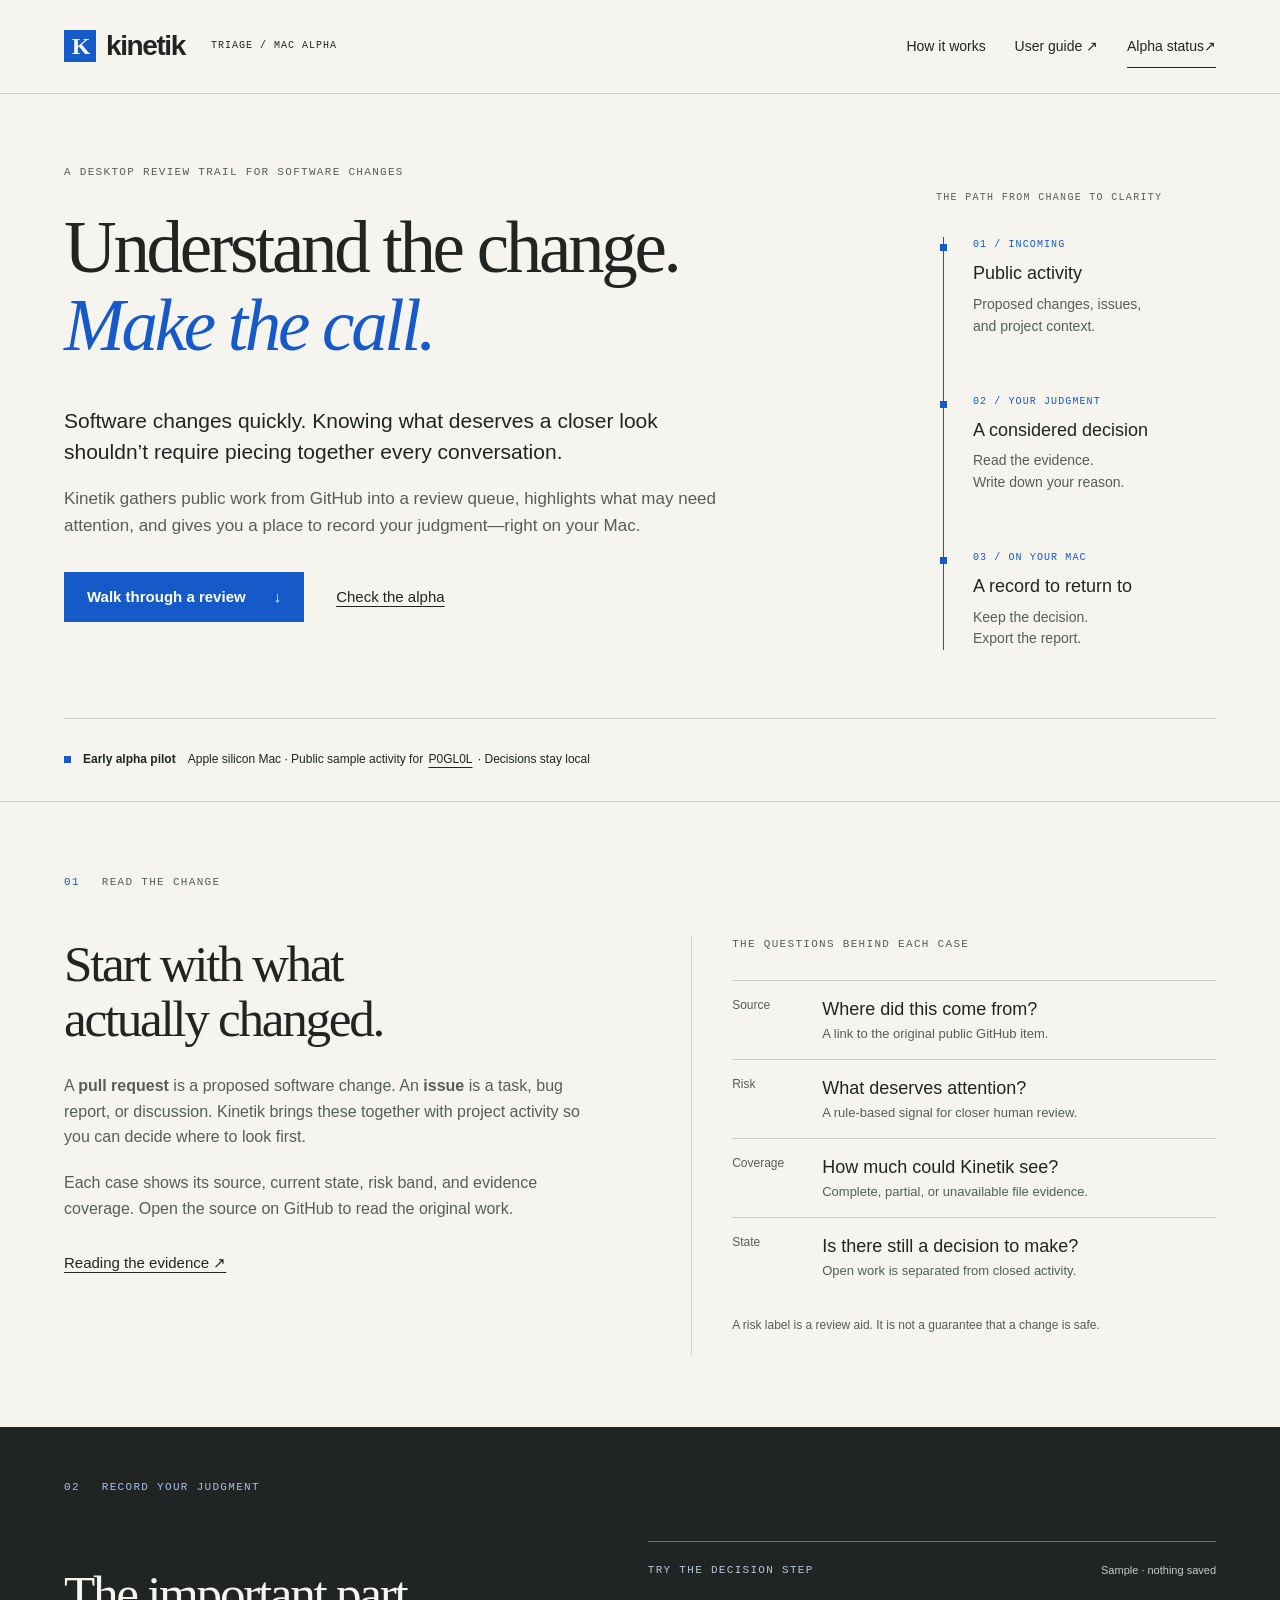
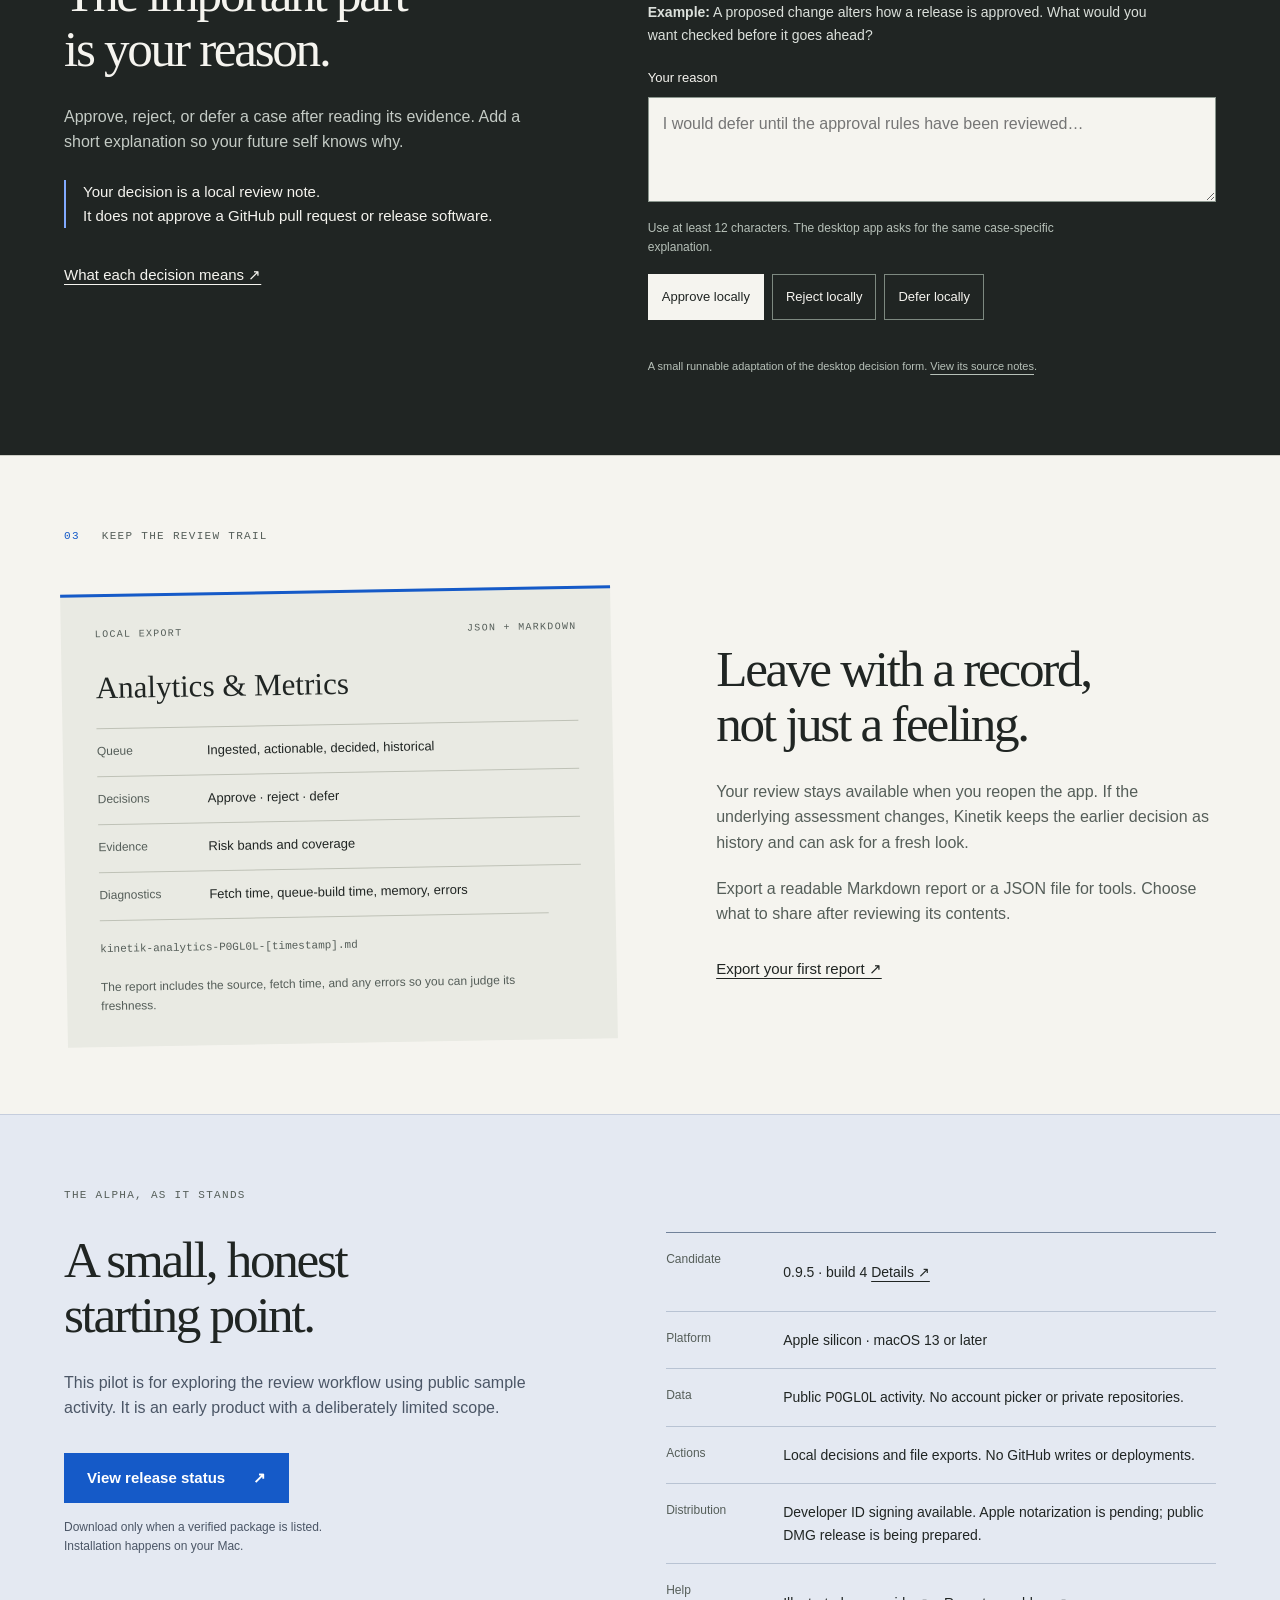
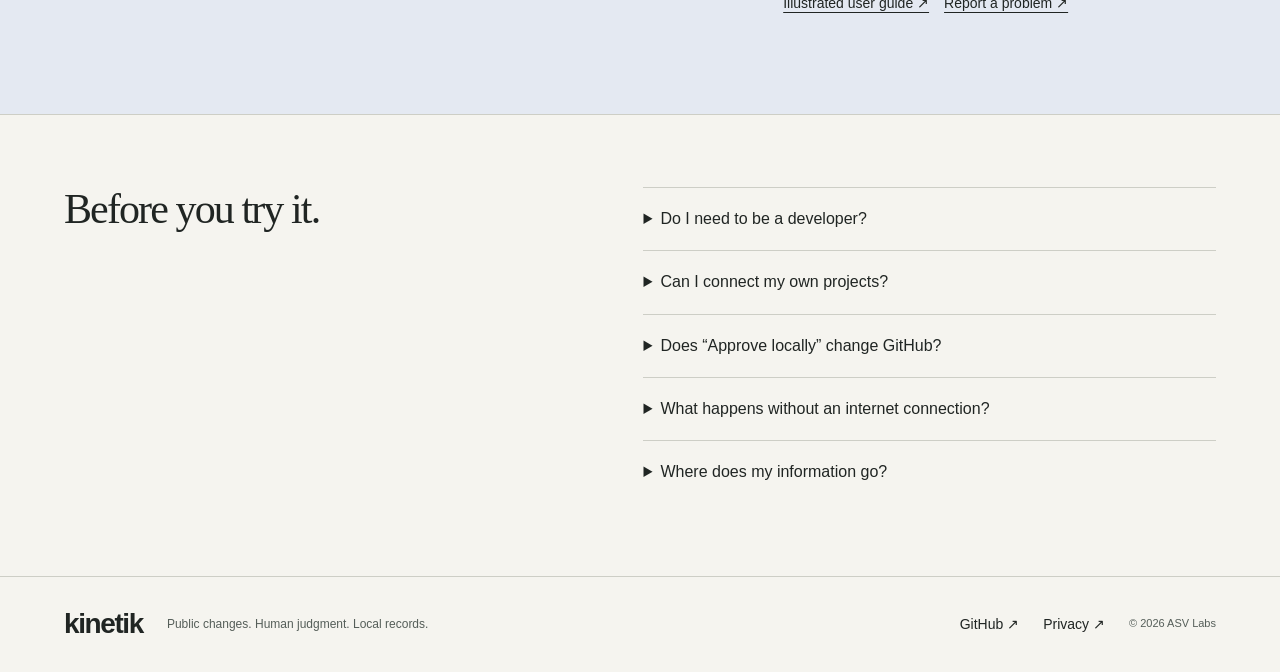
==== site/index.html @ 1861d414 "Introduce Kinetik Triage alpha guide, release hub and product walkthrough" ====
<!doctype html>
<html lang="en">
<head>
<meta charset="utf-8"><meta name="viewport" content="width=device-width,initial-scale=1">
<meta name="description" content="Kinetik Triage is a Mac app for reviewing public software changes, recording your judgment, and keeping a local report. Explore the alpha pilot.">
<meta name="theme-color" content="#f5f4ef"><meta property="og:title" content="Kinetik — Understand the change. Make the call."><meta property="og:description" content="A desktop review trail for software changes. Public GitHub activity, human judgment, local records."><meta property="og:type" content="website"><meta property="og:url" content="https://asv-labs.github.io/kinetik-triage/">
<title>Kinetik — a clearer view of software changes</title><link rel="stylesheet" href="styles.css"><link rel="icon" href="mark.svg" type="image/svg+xml">
<script src="demo.js" defer></script>
</head>
<body>
<a class="skip" href="#main">Skip to content</a>
<header class="masthead"><a class="wordmark" href="#" aria-label="Kinetik home"><span class="mark" aria-hidden="true">K</span>kinetik<span class="edition">TRIAGE / MAC ALPHA</span></a><nav aria-label="Main"><a href="#workflow">How it works</a><a href="https://github.com/ASV-Labs/kinetik-triage/blob/main/USER_GUIDE.md">User guide ↗</a><a class="nav-release" href="#alpha">Alpha status <span aria-hidden="true">↗</span></a></nav></header>
<main id="main">
<section class="intro" aria-labelledby="headline">
<div class="intro-copy"><p class="eyebrow">A desktop review trail for software changes</p><h1 id="headline">Understand the change.<br><em>Make the call.</em></h1><p class="lead">Software changes quickly. Knowing what deserves a closer look shouldn’t require piecing together every conversation.</p><p class="definition">Kinetik gathers public work from GitHub into a review queue, highlights what may need attention, and gives you a place to record your judgment—right on your Mac.</p><div class="hero-actions"><a class="button primary" href="#workflow">Walk through a review <span aria-hidden="true">↓</span></a><a class="text-link" href="#alpha">Check the alpha</a></div></div>
<aside class="trail" aria-label="The review trail"><span class="trail-caption">THE PATH FROM CHANGE TO CLARITY</span><ol><li><span>01 / INCOMING</span><strong>Public activity</strong><p>Proposed changes, issues,<br>and project context.</p></li><li><span>02 / YOUR JUDGMENT</span><strong>A considered decision</strong><p>Read the evidence.<br>Write down your reason.</p></li><li><span>03 / ON YOUR MAC</span><strong>A record to return to</strong><p>Keep the decision.<br>Export the report.</p></li></ol></aside>
<div class="scope-line"><span class="status-dot" aria-hidden="true"></span><strong>Early alpha pilot</strong><p>Apple silicon Mac · Public sample activity for <a href="https://github.com/P0GL0L">P0GL0L</a> · Decisions stay local</p></div>
</section>
<section class="read-section" id="workflow" aria-labelledby="read-title"><div class="section-index">01 <span>READ THE CHANGE</span></div><div class="read-grid"><div><h2 id="read-title">Start with what<br>actually changed.</h2><p>A <strong>pull request</strong> is a proposed software change. An <strong>issue</strong> is a task, bug report, or discussion. Kinetik brings these together with project activity so you can decide where to look first.</p><p>Each case shows its source, current state, risk band, and evidence coverage. Open the source on GitHub to read the original work.</p><a class="text-link" href="https://github.com/ASV-Labs/kinetik-triage/blob/main/USER_GUIDE.md#2-read-the-evidence">Reading the evidence ↗</a></div><div class="evidence-ledger"><p class="eyebrow">The questions behind each case</p><dl><div><dt>Source</dt><dd>Where did this come from?<small>A link to the original public GitHub item.</small></dd></div><div><dt>Risk</dt><dd>What deserves attention?<small>A rule-based signal for closer human review.</small></dd></div><div><dt>Coverage</dt><dd>How much could Kinetik see?<small>Complete, partial, or unavailable file evidence.</small></dd></div><div><dt>State</dt><dd>Is there still a decision to make?<small>Open work is separated from closed activity.</small></dd></div></dl><p class="footnote">A risk label is a review aid. It is not a guarantee that a change is safe.</p></div></div></section>
<section class="decide-section" aria-labelledby="decide-title"><div class="section-index">02 <span>RECORD YOUR JUDGMENT</span></div><div class="workbench"><div class="decision-copy"><h2 id="decide-title">The important part<br>is your reason.</h2><p>Approve, reject, or defer a case after reading its evidence. Add a short explanation so your future self knows why.</p><p class="local-boundary">Your decision is a local review note.<br>It does not approve a GitHub pull request or release software.</p><a class="text-link" href="https://github.com/ASV-Labs/kinetik-triage/blob/main/USER_GUIDE.md#3-write-your-reason-and-decide">What each decision means ↗</a></div><div class="trial" data-wdi-product-proof="runnable-dom" data-wdi-source-ref="demo.js (desktop decision validation, 0.9.5/build 4)"><div class="trial-top"><span class="eyebrow">TRY THE DECISION STEP</span><span class="sample-tag">Sample · nothing saved</span></div><p class="sample-context"><strong>Example:</strong> A proposed change alters how a release is approved. What would you want checked before it goes ahead?</p><form id="decision-example" novalidate><label for="rationale">Your reason</label><textarea id="rationale" name="rationale" rows="3" aria-describedby="reason-hint reason-error" placeholder="I would defer until the approval rules have been reviewed…" required></textarea><p class="field-hint" id="reason-hint">Use at least 12 characters. The desktop app asks for the same case-specific explanation.</p><p id="reason-error" class="form-error" role="alert" hidden></p><fieldset><legend class="sr-only">Record a sample local decision</legend><button type="button" name="action" value="approve">Approve locally</button><button type="button" name="action" value="reject">Reject locally</button><button type="button" name="action" value="defer">Defer locally</button></fieldset></form><div id="decision-result" class="result" tabindex="-1" hidden><p class="eyebrow">EXAMPLE OUTCOME</p><h3 id="outcome-title"></h3><p id="outcome-reason"></p><p class="field-hint">In the Mac app, this becomes a saved local record. This website sends and saves nothing from this example.</p><button id="try-again" type="button">Try another decision ↺</button></div><noscript><p>The interactive example needs JavaScript. In the Mac app, write a reason, then choose Approve, Reject, or Defer locally.</p></noscript><p class="demo-note">A small runnable adaptation of the desktop decision form. <a href="provenance.md">View its source notes</a>.</p></div></div></section>
<section class="keep-section" aria-labelledby="keep-title"><div class="section-index">03 <span>KEEP THE REVIEW TRAIL</span></div><div class="keep-grid"><div class="report-object"><div class="file-line"><span>LOCAL EXPORT</span><span>JSON + MARKDOWN</span></div><h3>Analytics &amp; Metrics</h3><dl><div><dt>Queue</dt><dd>Ingested, actionable, decided, historical</dd></div><div><dt>Decisions</dt><dd>Approve · reject · defer</dd></div><div><dt>Evidence</dt><dd>Risk bands and coverage</dd></div><div><dt>Diagnostics</dt><dd>Fetch time, queue-build time, memory, errors</dd></div></dl><p class="file-name">kinetik-analytics-P0GL0L-[timestamp].md</p><p class="footnote">The report includes the source, fetch time, and any errors so you can judge its freshness.</p></div><div><h2 id="keep-title">Leave with a record,<br>not just a feeling.</h2><p>Your review stays available when you reopen the app. If the underlying assessment changes, Kinetik keeps the earlier decision as history and can ask for a fresh look.</p><p>Export a readable Markdown report or a JSON file for tools. Choose what to share after reviewing its contents.</p><a class="text-link" href="https://github.com/ASV-Labs/kinetik-triage/blob/main/USER_GUIDE.md#5-export-a-report">Export your first report ↗</a></div></div></section>
<section class="alpha-section" id="alpha" aria-labelledby="alpha-title"><p class="eyebrow">THE ALPHA, AS IT STANDS</p><div class="alpha-grid"><div><h2 id="alpha-title">A small, honest<br>starting point.</h2><p>This pilot is for exploring the review workflow using public sample activity. It is an early product with a deliberately limited scope.</p><a class="button primary" href="https://github.com/ASV-Labs/kinetik-triage/releases">View release status <span aria-hidden="true">↗</span></a><p class="release-note">Download only when a verified package is listed.<br>Installation happens on your Mac.</p></div><dl class="release-ledger"><div><dt>Candidate</dt><dd>0.9.5 · build 4 <a href="https://github.com/ASV-Labs/kinetik-triage/blob/main/RELEASE_STATUS.md">Details ↗</a></dd></div><div><dt>Platform</dt><dd>Apple silicon · macOS 13 or later</dd></div><div><dt>Data</dt><dd>Public P0GL0L activity. No account picker or private repositories.</dd></div><div><dt>Actions</dt><dd>Local decisions and file exports. No GitHub writes or deployments.</dd></div><div><dt>Distribution</dt><dd>Developer ID signing available. Apple notarization is pending; public DMG release is being prepared.</dd></div><div><dt>Help</dt><dd><a href="https://github.com/ASV-Labs/kinetik-triage/blob/main/USER_GUIDE.md">Illustrated user guide ↗</a><a href="https://github.com/ASV-Labs/kinetik-triage/issues">Report a problem ↗</a></dd></div></dl></div></section>
<section class="questions" aria-labelledby="questions-title"><h2 id="questions-title">Before you try it.</h2><div><details><summary>Do I need to be a developer?</summary><p>You can follow the guide without writing code. Familiarity with the project helps you judge a change. Kinetik organizes evidence; it does not replace the people who understand that software.</p></details><details><summary>Can I connect my own projects?</summary><p>Not in this alpha. The current pilot uses public P0GL0L activity, which can include contributions to other repositories. There is no profile picker, private repository access, or GitHub sign-in.</p></details><details><summary>Does “Approve locally” change GitHub?</summary><p>No. All decisions stay on this Mac. Nothing is merged, deployed, or published. Defer records a decision but does not schedule a reminder.</p></details><details><summary>What happens without an internet connection?</summary><p>The app can show its last saved public queue when available. It labels cached or failed loads so you know the data may be old. A first launch without data can show an empty queue and an error.</p></details><details><summary>Where does my information go?</summary><p>The desktop app requests public GitHub data; GitHub sees ordinary network metadata. Your rationale and local decisions are not sent to GitHub. This landing page has no analytics or form submission service. See the <a href="https://github.com/ASV-Labs/kinetik-triage/blob/main/PRIVACY.md">privacy notice</a>.</p></details></div></section>
</main>
<footer><a class="wordmark" href="#">kinetik</a><p>Public changes. Human judgment. Local records.</p><nav aria-label="Footer"><a href="https://github.com/ASV-Labs/kinetik-triage">GitHub ↗</a><a href="https://github.com/ASV-Labs/kinetik-triage/blob/main/PRIVACY.md">Privacy ↗</a></nav><small>© 2026 ASV Labs</small></footer>
</body></html>
---- site/styles.css ----
:root{--paper:#f5f4ef;--ink:#202523;--muted:#555e59;--blue:#155ac8;--line:#cdcec6;--white:#fff;--display:Georgia,'Times New Roman',serif;font-family:-apple-system,BlinkMacSystemFont,'Segoe UI',sans-serif;color:var(--ink);background-color:#f5f4ef;font-size:16px;line-height:1.6}*{box-sizing:border-box}[hidden]{display:none!important}body{margin:0}a{color:inherit;text-underline-offset:4px}button,textarea{font:inherit}button,a,summary{-webkit-tap-highlight-color:transparent}a:focus-visible,button:focus-visible,summary:focus-visible,textarea:focus-visible{outline:3px solid var(--blue);outline-offset:5px}p{max-width:68ch;margin:0 0 1.25rem}h1,h2,h3{line-height:1.08;margin:0;font-weight:400}h1,h2{font-family:var(--display);letter-spacing:-.045em}h1{font-size:clamp(3.5rem,5.7vw,5.65rem)}h1 em{font-weight:400;color:var(--blue)}h2{font-size:clamp(2.6rem,4vw,4rem);margin-bottom:1.7rem}h3{font-size:1.5rem}a.button,.button,button,summary{min-height:44px}.masthead{display:flex;justify-content:space-between;align-items:center;gap:2rem;padding:24px 5vw;border-bottom:1px solid var(--line)}.wordmark{display:inline-flex;gap:10px;align-items:center;font-weight:650;letter-spacing:-1.4px;font-size:28px;text-decoration:none;min-height:44px}.mark{font-family:var(--display);color:var(--paper);background:var(--blue);font-size:24px;line-height:32px;width:32px;text-align:center;letter-spacing:-2px}.edition{font-family:ui-monospace,monospace;font-size:10px;letter-spacing:1px;font-weight:400;margin-left:16px;max-width:8rem}.masthead nav{display:flex;align-items:center;gap:1.8rem}.masthead nav a,footer nav a{display:inline-flex;align-items:center;min-height:44px;text-decoration:none;font-size:14px}.nav-release{border-bottom:1px solid var(--ink)}.intro{padding:70px 5vw 0;display:grid;grid-template-columns:minmax(0,1fr) 280px;gap:3rem 5vw}.eyebrow,.section-index,.trail-caption,.file-line,.file-name{font-family:ui-monospace,SFMono-Regular,Menlo,monospace;font-size:11px;letter-spacing:1.3px;text-transform:uppercase}.eyebrow{margin-bottom:1.7rem;color:var(--muted)}.lead{font-size:21px;line-height:1.5;max-width:40rem;margin:2.4rem 0 1.1rem}.definition{max-width:41rem;color:var(--muted);font-size:17px}.hero-actions{display:flex;align-items:center;gap:2rem;margin-top:2rem}.button{padding:12px 22px;display:inline-flex;align-items:center;justify-content:center;gap:28px;text-decoration:none;font-size:15px;font-weight:600}.primary{background:var(--blue);color:white;border:1px solid var(--blue)}.primary:hover{background:#124aa2}.text-link{display:inline-flex;align-items:center;min-height:44px;font-size:15px}.trail{padding-top:18px}.trail-caption{font-size:10px;color:var(--muted)}.trail ol{padding:0 0 0 23px;margin:30px 0 0 7px;list-style:none;border-left:1px solid var(--blue)}.trail li{position:relative;padding:0 0 36px 6px}.trail li:last-child{padding-bottom:0}.trail li:before{position:absolute;content:'';width:7px;height:7px;background:var(--blue);left:-27px;top:7px}.trail li span{display:block;font-size:10px;letter-spacing:1.1px;color:var(--blue);font-family:ui-monospace,monospace}.trail strong{display:block;font-size:18px;font-weight:500;margin:6px 0}.trail p{font-size:14px;color:var(--muted);line-height:1.55}.scope-line{grid-column:1/-1;display:flex;align-items:center;gap:12px;border-top:1px solid var(--line);padding:19px 0;font-size:12px}.scope-line p{margin:0;max-width:none}.scope-line a{padding:12px 0}.status-dot{width:7px;height:7px;background:var(--blue);flex:none}.section-index{display:flex;align-items:center;gap:22px;color:var(--blue);margin-bottom:44px}.section-index>span{color:var(--muted)}.read-section,.keep-section,.alpha-section,.questions{padding:72px 5vw;border-top:1px solid var(--line)}.read-grid{display:grid;grid-template-columns:1fr 1fr;gap:8vw}.read-grid p,.keep-grid>div>p{color:var(--muted)}.evidence-ledger{padding-left:2.5rem;border-left:1px solid var(--line)}dl{margin:0}.evidence-ledger dl>div{display:grid;grid-template-columns:90px 1fr;padding:15px 0;border-top:1px solid var(--line)}dt{font-size:12px;color:var(--muted)}dd{margin:0}.evidence-ledger dd{font-size:18px;line-height:1.45}.evidence-ledger small{display:block;font-size:13px;color:var(--muted);margin-top:3px}.footnote{font-size:12px;color:var(--muted);margin-top:20px}.decide-section{background:var(--ink);color:var(--paper);padding:52px 5vw 66px}.decide-section .section-index,.decide-section .section-index>span{color:#a9bdea}.workbench{display:grid;grid-template-columns:1fr 1.15fr;gap:7vw}.decision-copy{padding-top:25px}.decision-copy>p{color:#c4cbc5}.decision-copy .local-boundary{border-left:2px solid #81aaff;padding-left:17px;font-size:15px;margin:25px 0;color:var(--paper)}.trial{border-top:1px solid #6b726d;padding-top:20px}.trial-top{display:flex;justify-content:space-between;gap:12px;align-items:center}.trial .eyebrow{color:#b8c7dc;margin:0}.sample-tag{font-size:11px;color:#c4cbc5}.sample-context{font-size:14px;margin:22px 0;color:#dbe0db}.trial label{font-size:13px;display:block;margin-bottom:8px}textarea{width:100%;resize:vertical;min-height:105px;border:1px solid #8a968d;border-radius:0;padding:14px;background:#f5f4ef;color:var(--ink);line-height:1.5}.field-hint{font-size:12px;line-height:1.6;color:#b6c0b8;margin:9px 0 17px}.trial fieldset{border:0;padding:0;margin:0;display:flex;gap:8px}.trial button{cursor:pointer;border:1px solid #7d8980;background:transparent;color:var(--paper);padding:9px 13px;font-size:13px;min-height:46px}.trial button:hover{background:#3b4840}.trial button[value=approve]{background-color:var(--paper);color:var(--ink);border-color:var(--paper)}.trial button:focus-visible,textarea:focus-visible{outline-color:#8fb6ff}.demo-note{font-size:11px;line-height:1.6;margin:25px 0 0;color:#b6c0b8}.demo-note a{display:inline-flex;min-height:44px;align-items:center}.form-error{color:#ffc1b7;font-size:14px;margin:8px 0}.result{padding:18px 0}.result h3{font-family:var(--display);font-size:32px;margin:16px 0}.result #outcome-reason{overflow-wrap:anywhere;white-space:pre-wrap}.keep-grid{display:grid;grid-template-columns:1.1fr 1fr;gap:8vw;align-items:center}.report-object{background:#e9eae3;padding:30px 34px;transform:rotate(-1deg);border-top:3px solid var(--blue)}.file-line{display:flex;justify-content:space-between;font-size:10px;color:var(--muted);margin-bottom:28px}.report-object h3{font-family:var(--display);font-size:31px;margin-bottom:24px}.report-object dl>div{border-top:1px solid #bfc2b7;display:grid;grid-template-columns:90px 1fr;gap:20px;padding:13px 0}.report-object dd{font-size:13px}.file-name{text-transform:none;letter-spacing:0;font-size:11px;border-top:1px solid #bfc2b7;padding-top:20px;overflow-wrap:anywhere;margin-bottom:0}.report-object .footnote{margin-bottom:0}.alpha-section{background:#e4e9f2;border-color:#c5cddd}.alpha-grid{display:grid;grid-template-columns:1fr 1.1fr;gap:8vw}.alpha-grid>div>p{max-width:30rem;color:#4b5666}.alpha-grid .button{margin-top:12px}.release-note{font-size:12px;margin-top:15px}.release-ledger>div{display:grid;grid-template-columns:95px 1fr;gap:22px;padding:17px 0;border-top:1px solid #b8c3d3}.release-ledger>div:first-child{border-top:1px solid #71829a}.release-ledger dd{font-size:14px}.release-ledger dd a{display:inline-flex;min-height:44px;align-items:center;margin-right:15px}.questions{display:grid;grid-template-columns:1fr 1.2fr;gap:8vw}.questions h2{font-size:42px}.questions details{border-top:1px solid var(--line)}summary{cursor:pointer;font-size:16px;padding:20px 24px 20px 0;line-height:1.4}details p{font-size:14px;color:var(--muted);padding-right:28px}footer{padding:25px 5vw;border-top:1px solid var(--line);display:flex;gap:24px;align-items:center;flex-wrap:wrap}footer p{margin:0;font-size:12px;color:var(--muted)}footer nav{display:flex;gap:24px;margin-left:auto}footer small{font-size:11px;color:var(--muted)}.skip{position:absolute;top:-100px;left:20px;padding:12px;background:white;z-index:10}.skip:focus{top:15px}.sr-only{position:absolute;width:1px;height:1px;overflow:hidden;clip-path:inset(50%)}
@media(max-width:1000px){.edition{display:none}.intro{grid-template-columns:1fr 210px;gap:28px}.intro h1{font-size:60px}.trail strong{font-size:16px}.masthead nav{gap:20px}.read-grid,.workbench,.keep-grid,.alpha-grid{gap:35px}.evidence-ledger{padding-left:20px}.workbench{grid-template-columns:1fr 1fr}.trial fieldset{flex-wrap:wrap}.trial button{flex:1}.scope-line{flex-wrap:wrap}.questions{grid-template-columns:1fr 1.4fr;gap:30px}}
@media(max-width:640px){.masthead{padding:14px 22px;gap:10px}.wordmark{font-size:25px}.masthead nav>a:not(.nav-release){display:none}.masthead nav{gap:0}.nav-release{font-size:12px!important}.intro{display:flex;flex-direction:column;padding:40px 22px 0;gap:28px}.intro h1{font-size:49px;letter-spacing:-2.5px;line-height:1.07}.intro .eyebrow{font-size:9px;letter-spacing:1px;max-width:28ch;margin-bottom:24px}.lead{font-size:18px;margin-top:28px}.definition{font-size:15px}.trail{display:none}.hero-actions{flex-direction:column;align-items:stretch;gap:10px;margin-top:25px}.hero-actions>.text-link{justify-content:center}.scope-line{order:-1;display:block;border-top:0;border-bottom:1px solid var(--line);padding:0 0 20px;font-size:11px}.scope-line .status-dot{display:inline-block;margin-right:8px}.scope-line p{margin-top:8px;line-height:1.9}.read-section,.keep-section,.alpha-section,.questions{padding:44px 22px}.section-index{margin-bottom:30px;font-size:10px;gap:16px}h2{font-size:39px;letter-spacing:-1.5px;margin-bottom:22px}.read-grid,.workbench,.keep-grid,.alpha-grid,.questions{display:flex;flex-direction:column;gap:32px}.read-grid>div>p,.decision-copy>p,.keep-grid>div>p,.alpha-grid>div>p{font-size:15px}.evidence-ledger{border-left:0;padding-left:0}.evidence-ledger dl>div{grid-template-columns:72px 1fr}.evidence-ledger dd{font-size:16px}.decide-section{padding:40px 22px}.decision-copy{padding:0}.workbench{gap:20px}.trial-top{align-items:flex-start;flex-direction:column;gap:6px}.trial .eyebrow{font-size:10px}.trial fieldset{display:grid;grid-template-columns:1fr;gap:10px}.trial button{font-size:14px;min-height:48px}.keep-grid>.report-object{order:2}.report-object{transform:none;padding:23px 20px}.report-object dl>div{grid-template-columns:1fr;gap:5px}.report-object h3{font-size:28px}.file-line{font-size:9px}.release-ledger>div{grid-template-columns:1fr;gap:4px;padding:15px 0}.release-ledger dt{font-size:11px;text-transform:uppercase;letter-spacing:1px}.alpha-grid .button{width:100%}.questions h2{font-size:36px;margin-bottom:0}footer{padding:24px 22px;gap:10px 20px}footer p{flex-basis:100%}footer nav{margin-left:0}footer small{margin-left:auto}summary{font-size:15px;padding:19px 0}}
@media(prefers-reduced-motion:reduce){*{scroll-behavior:auto!important;transition:none!important;animation:none!important}}
.scope-line a,details p a{display:inline-flex;align-items:center;min-height:44px;min-width:44px;padding:0 2px}
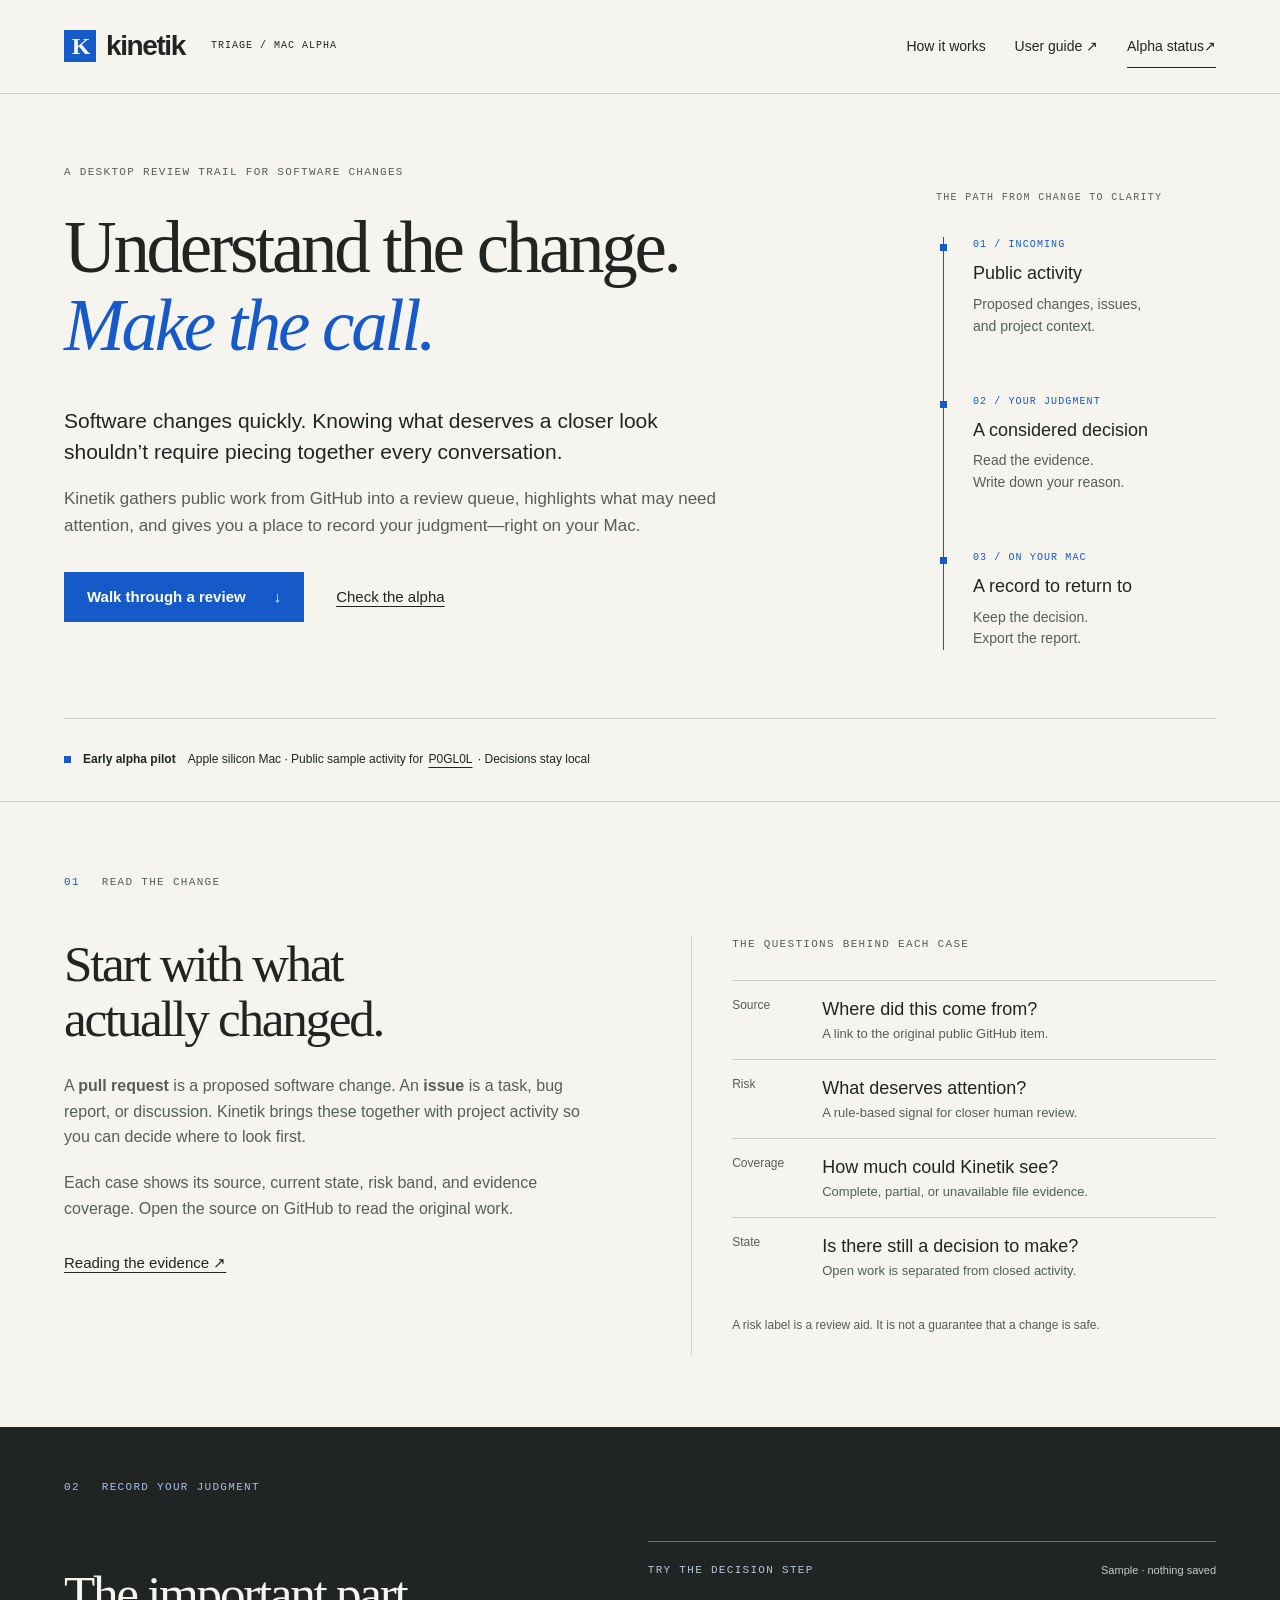
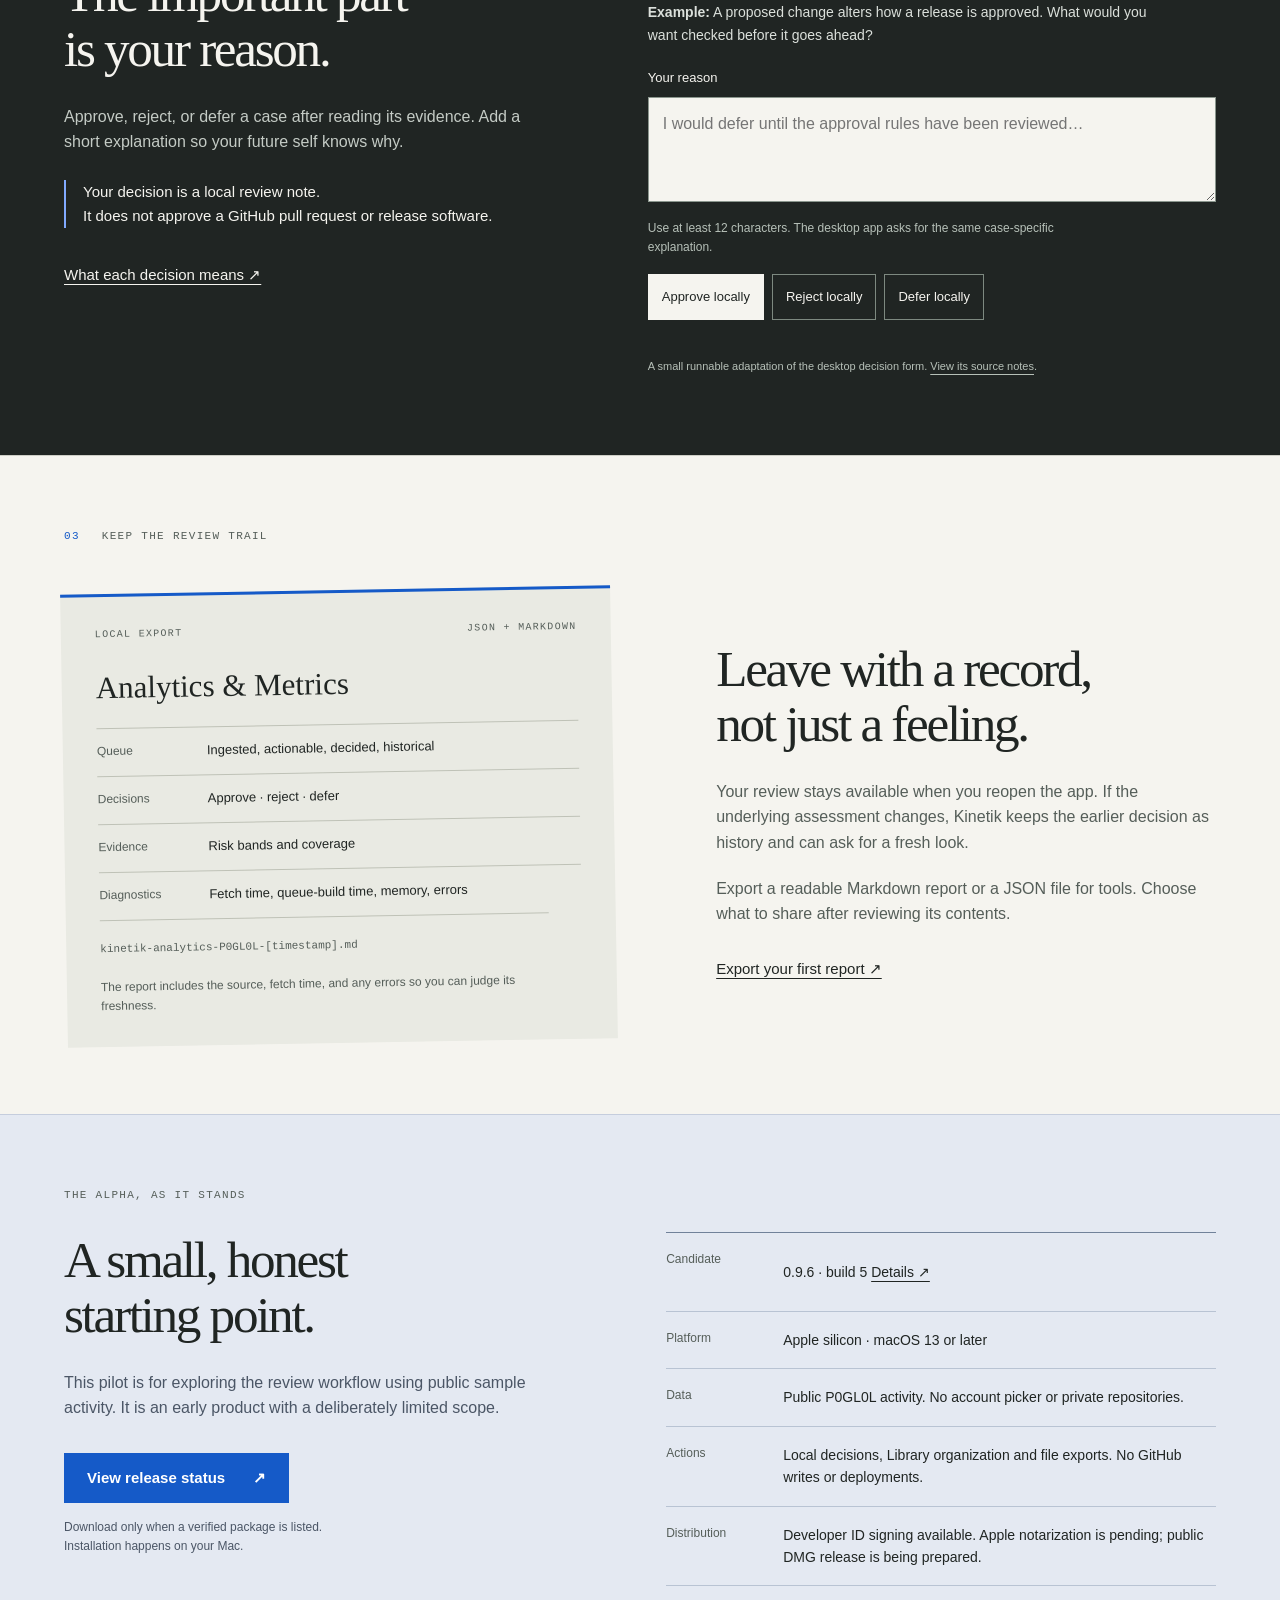
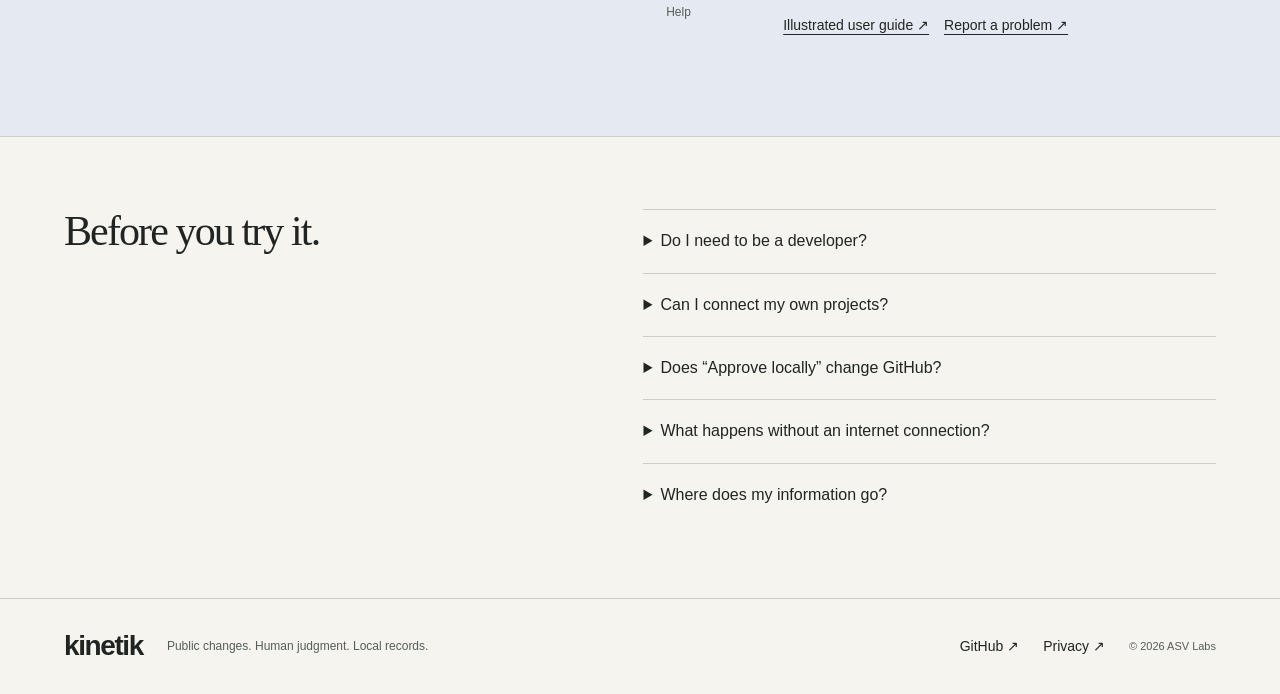
==== commit 5e302ec4: "Document Library and the 0.9.6 desktop candidate" ====
--- a/site/index.html
+++ b/site/index.html
@@ -19,7 +19,7 @@
 <section class="read-section" id="workflow" aria-labelledby="read-title"><div class="section-index">01 <span>READ THE CHANGE</span></div><div class="read-grid"><div><h2 id="read-title">Start with what<br>actually changed.</h2><p>A <strong>pull request</strong> is a proposed software change. An <strong>issue</strong> is a task, bug report, or discussion. Kinetik brings these together with project activity so you can decide where to look first.</p><p>Each case shows its source, current state, risk band, and evidence coverage. Open the source on GitHub to read the original work.</p><a class="text-link" href="https://github.com/ASV-Labs/kinetik-triage/blob/main/USER_GUIDE.md#2-read-the-evidence">Reading the evidence ↗</a></div><div class="evidence-ledger"><p class="eyebrow">The questions behind each case</p><dl><div><dt>Source</dt><dd>Where did this come from?<small>A link to the original public GitHub item.</small></dd></div><div><dt>Risk</dt><dd>What deserves attention?<small>A rule-based signal for closer human review.</small></dd></div><div><dt>Coverage</dt><dd>How much could Kinetik see?<small>Complete, partial, or unavailable file evidence.</small></dd></div><div><dt>State</dt><dd>Is there still a decision to make?<small>Open work is separated from closed activity.</small></dd></div></dl><p class="footnote">A risk label is a review aid. It is not a guarantee that a change is safe.</p></div></div></section>
 <section class="decide-section" aria-labelledby="decide-title"><div class="section-index">02 <span>RECORD YOUR JUDGMENT</span></div><div class="workbench"><div class="decision-copy"><h2 id="decide-title">The important part<br>is your reason.</h2><p>Approve, reject, or defer a case after reading its evidence. Add a short explanation so your future self knows why.</p><p class="local-boundary">Your decision is a local review note.<br>It does not approve a GitHub pull request or release software.</p><a class="text-link" href="https://github.com/ASV-Labs/kinetik-triage/blob/main/USER_GUIDE.md#3-write-your-reason-and-decide">What each decision means ↗</a></div><div class="trial" data-wdi-product-proof="runnable-dom" data-wdi-source-ref="demo.js (desktop decision validation, 0.9.5/build 4)"><div class="trial-top"><span class="eyebrow">TRY THE DECISION STEP</span><span class="sample-tag">Sample · nothing saved</span></div><p class="sample-context"><strong>Example:</strong> A proposed change alters how a release is approved. What would you want checked before it goes ahead?</p><form id="decision-example" novalidate><label for="rationale">Your reason</label><textarea id="rationale" name="rationale" rows="3" aria-describedby="reason-hint reason-error" placeholder="I would defer until the approval rules have been reviewed…" required></textarea><p class="field-hint" id="reason-hint">Use at least 12 characters. The desktop app asks for the same case-specific explanation.</p><p id="reason-error" class="form-error" role="alert" hidden></p><fieldset><legend class="sr-only">Record a sample local decision</legend><button type="button" name="action" value="approve">Approve locally</button><button type="button" name="action" value="reject">Reject locally</button><button type="button" name="action" value="defer">Defer locally</button></fieldset></form><div id="decision-result" class="result" tabindex="-1" hidden><p class="eyebrow">EXAMPLE OUTCOME</p><h3 id="outcome-title"></h3><p id="outcome-reason"></p><p class="field-hint">In the Mac app, this becomes a saved local record. This website sends and saves nothing from this example.</p><button id="try-again" type="button">Try another decision ↺</button></div><noscript><p>The interactive example needs JavaScript. In the Mac app, write a reason, then choose Approve, Reject, or Defer locally.</p></noscript><p class="demo-note">A small runnable adaptation of the desktop decision form. <a href="provenance.md">View its source notes</a>.</p></div></div></section>
 <section class="keep-section" aria-labelledby="keep-title"><div class="section-index">03 <span>KEEP THE REVIEW TRAIL</span></div><div class="keep-grid"><div class="report-object"><div class="file-line"><span>LOCAL EXPORT</span><span>JSON + MARKDOWN</span></div><h3>Analytics &amp; Metrics</h3><dl><div><dt>Queue</dt><dd>Ingested, actionable, decided, historical</dd></div><div><dt>Decisions</dt><dd>Approve · reject · defer</dd></div><div><dt>Evidence</dt><dd>Risk bands and coverage</dd></div><div><dt>Diagnostics</dt><dd>Fetch time, queue-build time, memory, errors</dd></div></dl><p class="file-name">kinetik-analytics-P0GL0L-[timestamp].md</p><p class="footnote">The report includes the source, fetch time, and any errors so you can judge its freshness.</p></div><div><h2 id="keep-title">Leave with a record,<br>not just a feeling.</h2><p>Your review stays available when you reopen the app. If the underlying assessment changes, Kinetik keeps the earlier decision as history and can ask for a fresh look.</p><p>Export a readable Markdown report or a JSON file for tools. Choose what to share after reviewing its contents.</p><a class="text-link" href="https://github.com/ASV-Labs/kinetik-triage/blob/main/USER_GUIDE.md#5-export-a-report">Export your first report ↗</a></div></div></section>
-<section class="alpha-section" id="alpha" aria-labelledby="alpha-title"><p class="eyebrow">THE ALPHA, AS IT STANDS</p><div class="alpha-grid"><div><h2 id="alpha-title">A small, honest<br>starting point.</h2><p>This pilot is for exploring the review workflow using public sample activity. It is an early product with a deliberately limited scope.</p><a class="button primary" href="https://github.com/ASV-Labs/kinetik-triage/releases">View release status <span aria-hidden="true">↗</span></a><p class="release-note">Download only when a verified package is listed.<br>Installation happens on your Mac.</p></div><dl class="release-ledger"><div><dt>Candidate</dt><dd>0.9.5 · build 4 <a href="https://github.com/ASV-Labs/kinetik-triage/blob/main/RELEASE_STATUS.md">Details ↗</a></dd></div><div><dt>Platform</dt><dd>Apple silicon · macOS 13 or later</dd></div><div><dt>Data</dt><dd>Public P0GL0L activity. No account picker or private repositories.</dd></div><div><dt>Actions</dt><dd>Local decisions and file exports. No GitHub writes or deployments.</dd></div><div><dt>Distribution</dt><dd>Developer ID signing available. Apple notarization is pending; public DMG release is being prepared.</dd></div><div><dt>Help</dt><dd><a href="https://github.com/ASV-Labs/kinetik-triage/blob/main/USER_GUIDE.md">Illustrated user guide ↗</a><a href="https://github.com/ASV-Labs/kinetik-triage/issues">Report a problem ↗</a></dd></div></dl></div></section>
+<section class="alpha-section" id="alpha" aria-labelledby="alpha-title"><p class="eyebrow">THE ALPHA, AS IT STANDS</p><div class="alpha-grid"><div><h2 id="alpha-title">A small, honest<br>starting point.</h2><p>This pilot is for exploring the review workflow using public sample activity. It is an early product with a deliberately limited scope.</p><a class="button primary" href="https://github.com/ASV-Labs/kinetik-triage/releases">View release status <span aria-hidden="true">↗</span></a><p class="release-note">Download only when a verified package is listed.<br>Installation happens on your Mac.</p></div><dl class="release-ledger"><div><dt>Candidate</dt><dd>0.9.6 · build 5 <a href="https://github.com/ASV-Labs/kinetik-triage/blob/main/RELEASE_STATUS.md">Details ↗</a></dd></div><div><dt>Platform</dt><dd>Apple silicon · macOS 13 or later</dd></div><div><dt>Data</dt><dd>Public P0GL0L activity. No account picker or private repositories.</dd></div><div><dt>Actions</dt><dd>Local decisions, Library organization and file exports. No GitHub writes or deployments.</dd></div><div><dt>Distribution</dt><dd>Developer ID signing available. Apple notarization is pending; public DMG release is being prepared.</dd></div><div><dt>Help</dt><dd><a href="https://github.com/ASV-Labs/kinetik-triage/blob/main/USER_GUIDE.md">Illustrated user guide ↗</a><a href="https://github.com/ASV-Labs/kinetik-triage/issues">Report a problem ↗</a></dd></div></dl></div></section>
 <section class="questions" aria-labelledby="questions-title"><h2 id="questions-title">Before you try it.</h2><div><details><summary>Do I need to be a developer?</summary><p>You can follow the guide without writing code. Familiarity with the project helps you judge a change. Kinetik organizes evidence; it does not replace the people who understand that software.</p></details><details><summary>Can I connect my own projects?</summary><p>Not in this alpha. The current pilot uses public P0GL0L activity, which can include contributions to other repositories. There is no profile picker, private repository access, or GitHub sign-in.</p></details><details><summary>Does “Approve locally” change GitHub?</summary><p>No. All decisions stay on this Mac. Nothing is merged, deployed, or published. Defer records a decision but does not schedule a reminder.</p></details><details><summary>What happens without an internet connection?</summary><p>The app can show its last saved public queue when available. It labels cached or failed loads so you know the data may be old. A first launch without data can show an empty queue and an error.</p></details><details><summary>Where does my information go?</summary><p>The desktop app requests public GitHub data; GitHub sees ordinary network metadata. Your rationale and local decisions are not sent to GitHub. This landing page has no analytics or form submission service. See the <a href="https://github.com/ASV-Labs/kinetik-triage/blob/main/PRIVACY.md">privacy notice</a>.</p></details></div></section>
 </main>
 <footer><a class="wordmark" href="#">kinetik</a><p>Public changes. Human judgment. Local records.</p><nav aria-label="Footer"><a href="https://github.com/ASV-Labs/kinetik-triage">GitHub ↗</a><a href="https://github.com/ASV-Labs/kinetik-triage/blob/main/PRIVACY.md">Privacy ↗</a></nav><small>© 2026 ASV Labs</small></footer>
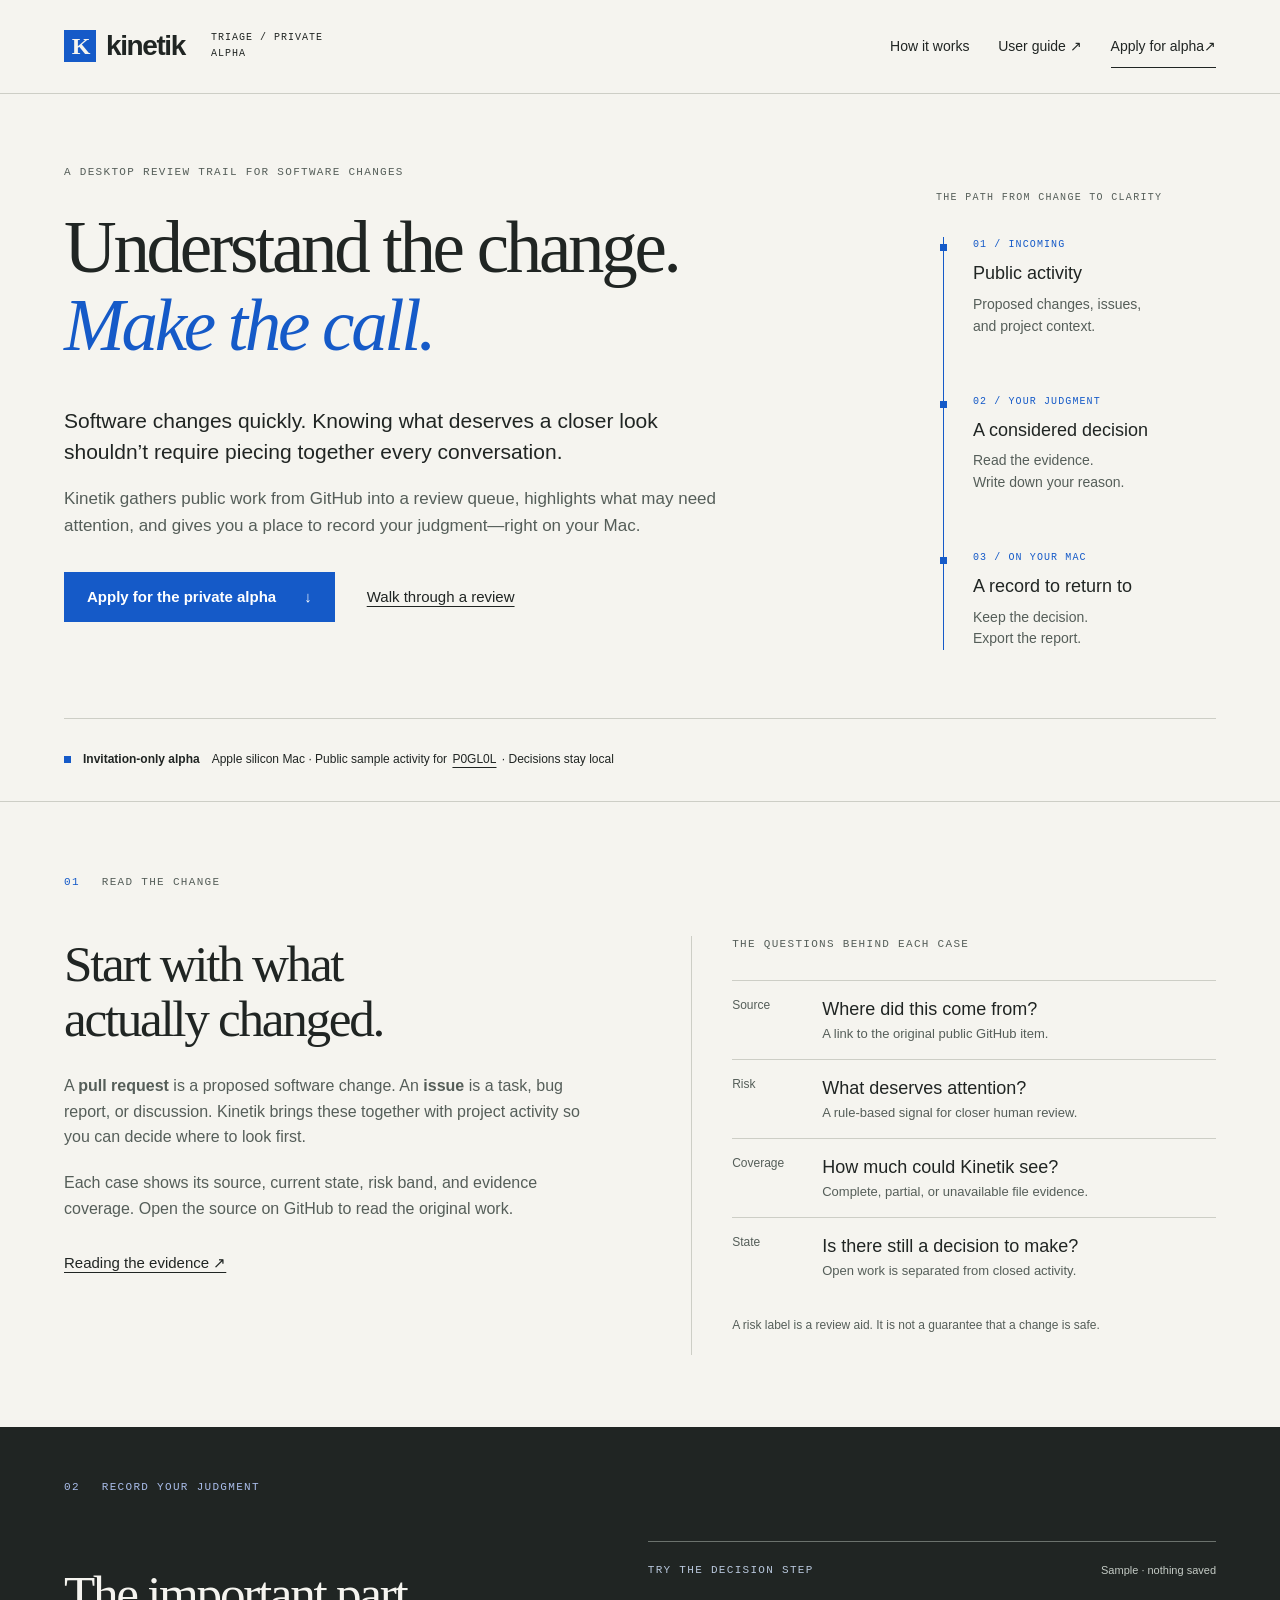
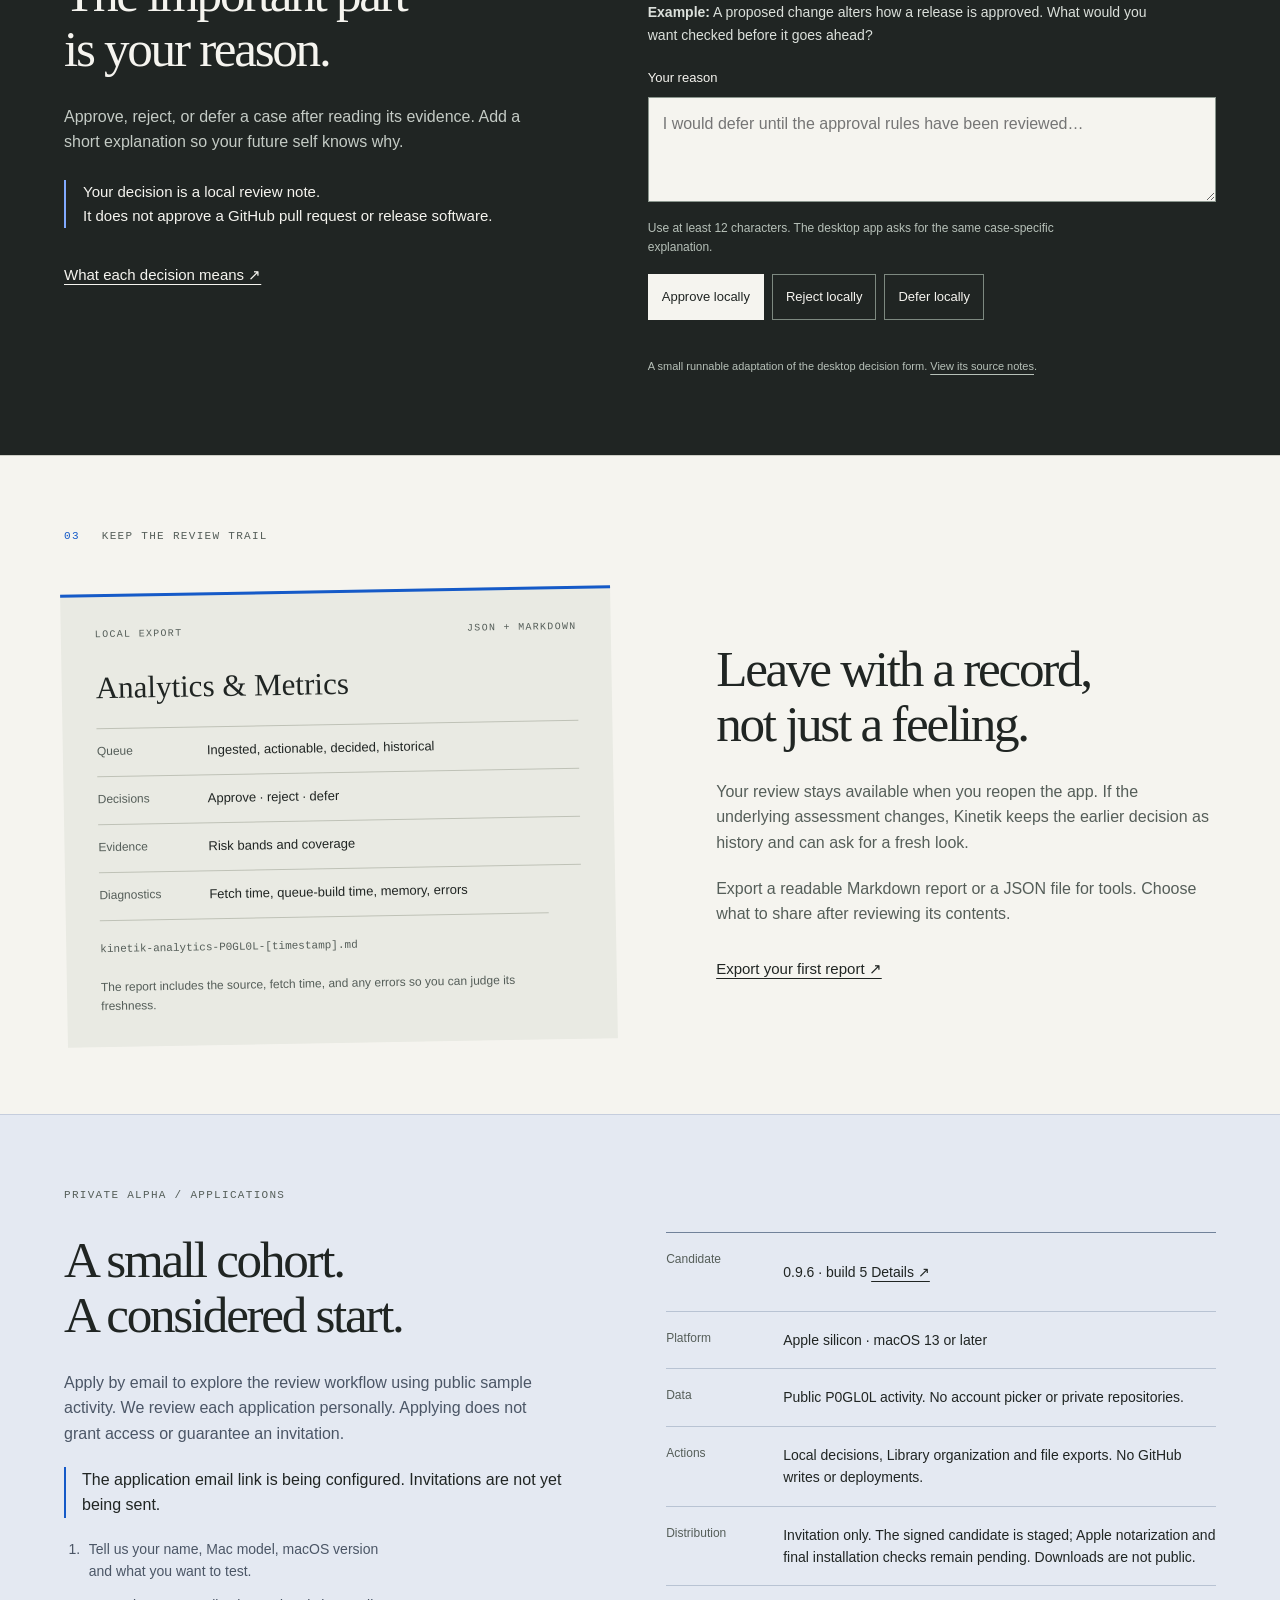
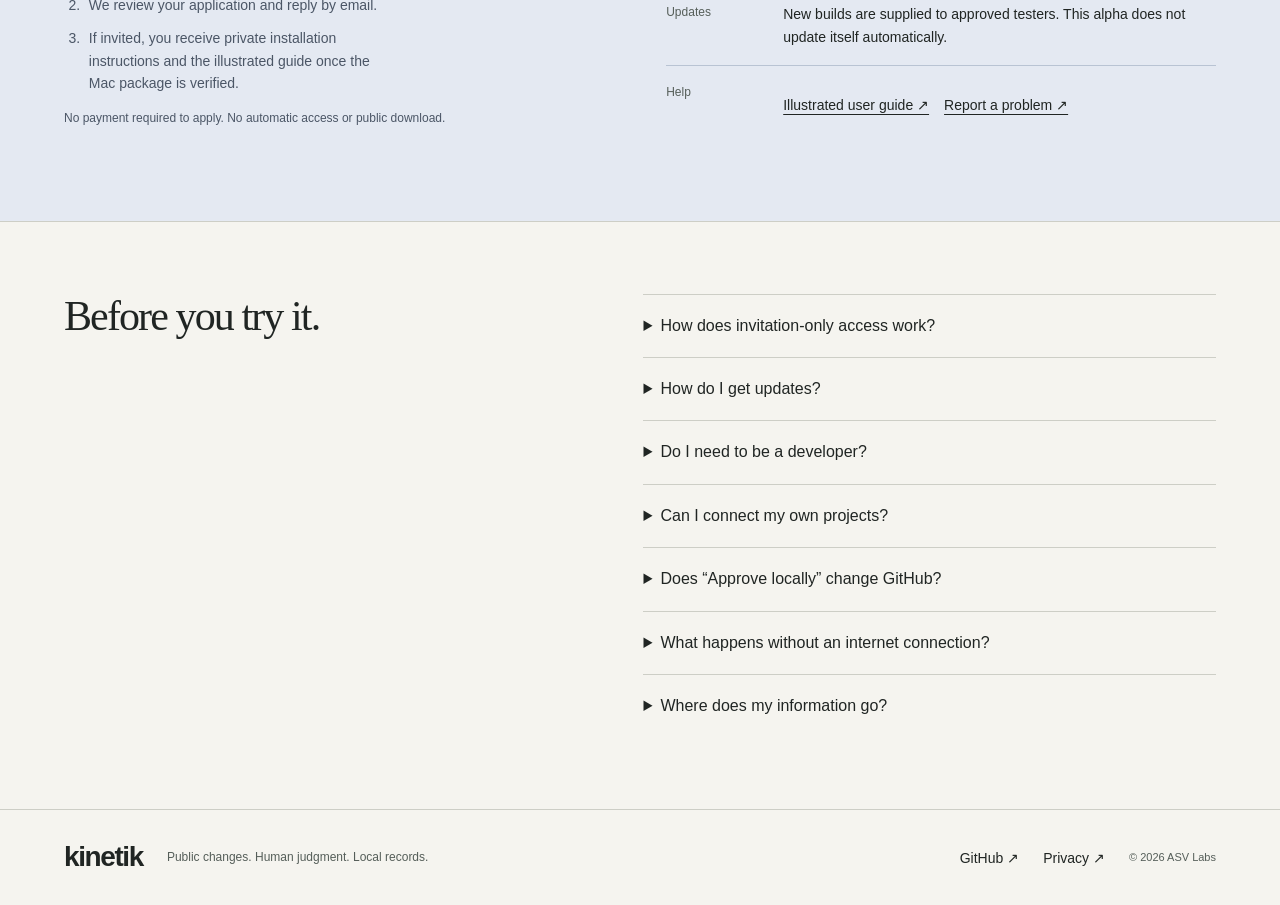
==== commit c50c7079: "Stage invitation-only alpha applications and manual update guidance" ====
--- a/site/index.html
+++ b/site/index.html
@@ -2,25 +2,25 @@
 <html lang="en">
 <head>
 <meta charset="utf-8"><meta name="viewport" content="width=device-width,initial-scale=1">
-<meta name="description" content="Kinetik Triage is a Mac app for reviewing public software changes, recording your judgment, and keeping a local report. Explore the alpha pilot.">
+<meta name="description" content="Kinetik Triage is a Mac app for reviewing public software changes, recording your judgment, and keeping a local report. Apply by email for the invitation-only alpha pilot.">
 <meta name="theme-color" content="#f5f4ef"><meta property="og:title" content="Kinetik — Understand the change. Make the call."><meta property="og:description" content="A desktop review trail for software changes. Public GitHub activity, human judgment, local records."><meta property="og:type" content="website"><meta property="og:url" content="https://asv-labs.github.io/kinetik-triage/">
 <title>Kinetik — a clearer view of software changes</title><link rel="stylesheet" href="styles.css"><link rel="icon" href="mark.svg" type="image/svg+xml">
 <script src="demo.js" defer></script>
 </head>
 <body>
 <a class="skip" href="#main">Skip to content</a>
-<header class="masthead"><a class="wordmark" href="#" aria-label="Kinetik home"><span class="mark" aria-hidden="true">K</span>kinetik<span class="edition">TRIAGE / MAC ALPHA</span></a><nav aria-label="Main"><a href="#workflow">How it works</a><a href="https://github.com/ASV-Labs/kinetik-triage/blob/main/USER_GUIDE.md">User guide ↗</a><a class="nav-release" href="#alpha">Alpha status <span aria-hidden="true">↗</span></a></nav></header>
+<header class="masthead"><a class="wordmark" href="#" aria-label="Kinetik home"><span class="mark" aria-hidden="true">K</span>kinetik<span class="edition">TRIAGE / PRIVATE ALPHA</span></a><nav aria-label="Main"><a href="#workflow">How it works</a><a href="https://github.com/ASV-Labs/kinetik-triage/blob/main/USER_GUIDE.md">User guide ↗</a><a class="nav-release" href="#alpha">Apply for alpha <span aria-hidden="true">↗</span></a></nav></header>
 <main id="main">
 <section class="intro" aria-labelledby="headline">
-<div class="intro-copy"><p class="eyebrow">A desktop review trail for software changes</p><h1 id="headline">Understand the change.<br><em>Make the call.</em></h1><p class="lead">Software changes quickly. Knowing what deserves a closer look shouldn’t require piecing together every conversation.</p><p class="definition">Kinetik gathers public work from GitHub into a review queue, highlights what may need attention, and gives you a place to record your judgment—right on your Mac.</p><div class="hero-actions"><a class="button primary" href="#workflow">Walk through a review <span aria-hidden="true">↓</span></a><a class="text-link" href="#alpha">Check the alpha</a></div></div>
+<div class="intro-copy"><p class="eyebrow">A desktop review trail for software changes</p><h1 id="headline">Understand the change.<br><em>Make the call.</em></h1><p class="lead">Software changes quickly. Knowing what deserves a closer look shouldn’t require piecing together every conversation.</p><p class="definition">Kinetik gathers public work from GitHub into a review queue, highlights what may need attention, and gives you a place to record your judgment—right on your Mac.</p><div class="hero-actions"><a class="button primary" href="#alpha">Apply for the private alpha <span aria-hidden="true">↓</span></a><a class="text-link" href="#workflow">Walk through a review</a></div></div>
 <aside class="trail" aria-label="The review trail"><span class="trail-caption">THE PATH FROM CHANGE TO CLARITY</span><ol><li><span>01 / INCOMING</span><strong>Public activity</strong><p>Proposed changes, issues,<br>and project context.</p></li><li><span>02 / YOUR JUDGMENT</span><strong>A considered decision</strong><p>Read the evidence.<br>Write down your reason.</p></li><li><span>03 / ON YOUR MAC</span><strong>A record to return to</strong><p>Keep the decision.<br>Export the report.</p></li></ol></aside>
-<div class="scope-line"><span class="status-dot" aria-hidden="true"></span><strong>Early alpha pilot</strong><p>Apple silicon Mac · Public sample activity for <a href="https://github.com/P0GL0L">P0GL0L</a> · Decisions stay local</p></div>
+<div class="scope-line"><span class="status-dot" aria-hidden="true"></span><strong>Invitation-only alpha</strong><p>Apple silicon Mac · Public sample activity for <a href="https://github.com/P0GL0L">P0GL0L</a> · Decisions stay local</p></div>
 </section>
 <section class="read-section" id="workflow" aria-labelledby="read-title"><div class="section-index">01 <span>READ THE CHANGE</span></div><div class="read-grid"><div><h2 id="read-title">Start with what<br>actually changed.</h2><p>A <strong>pull request</strong> is a proposed software change. An <strong>issue</strong> is a task, bug report, or discussion. Kinetik brings these together with project activity so you can decide where to look first.</p><p>Each case shows its source, current state, risk band, and evidence coverage. Open the source on GitHub to read the original work.</p><a class="text-link" href="https://github.com/ASV-Labs/kinetik-triage/blob/main/USER_GUIDE.md#2-read-the-evidence">Reading the evidence ↗</a></div><div class="evidence-ledger"><p class="eyebrow">The questions behind each case</p><dl><div><dt>Source</dt><dd>Where did this come from?<small>A link to the original public GitHub item.</small></dd></div><div><dt>Risk</dt><dd>What deserves attention?<small>A rule-based signal for closer human review.</small></dd></div><div><dt>Coverage</dt><dd>How much could Kinetik see?<small>Complete, partial, or unavailable file evidence.</small></dd></div><div><dt>State</dt><dd>Is there still a decision to make?<small>Open work is separated from closed activity.</small></dd></div></dl><p class="footnote">A risk label is a review aid. It is not a guarantee that a change is safe.</p></div></div></section>
 <section class="decide-section" aria-labelledby="decide-title"><div class="section-index">02 <span>RECORD YOUR JUDGMENT</span></div><div class="workbench"><div class="decision-copy"><h2 id="decide-title">The important part<br>is your reason.</h2><p>Approve, reject, or defer a case after reading its evidence. Add a short explanation so your future self knows why.</p><p class="local-boundary">Your decision is a local review note.<br>It does not approve a GitHub pull request or release software.</p><a class="text-link" href="https://github.com/ASV-Labs/kinetik-triage/blob/main/USER_GUIDE.md#3-write-your-reason-and-decide">What each decision means ↗</a></div><div class="trial" data-wdi-product-proof="runnable-dom" data-wdi-source-ref="demo.js (desktop decision validation, 0.9.5/build 4)"><div class="trial-top"><span class="eyebrow">TRY THE DECISION STEP</span><span class="sample-tag">Sample · nothing saved</span></div><p class="sample-context"><strong>Example:</strong> A proposed change alters how a release is approved. What would you want checked before it goes ahead?</p><form id="decision-example" novalidate><label for="rationale">Your reason</label><textarea id="rationale" name="rationale" rows="3" aria-describedby="reason-hint reason-error" placeholder="I would defer until the approval rules have been reviewed…" required></textarea><p class="field-hint" id="reason-hint">Use at least 12 characters. The desktop app asks for the same case-specific explanation.</p><p id="reason-error" class="form-error" role="alert" hidden></p><fieldset><legend class="sr-only">Record a sample local decision</legend><button type="button" name="action" value="approve">Approve locally</button><button type="button" name="action" value="reject">Reject locally</button><button type="button" name="action" value="defer">Defer locally</button></fieldset></form><div id="decision-result" class="result" tabindex="-1" hidden><p class="eyebrow">EXAMPLE OUTCOME</p><h3 id="outcome-title"></h3><p id="outcome-reason"></p><p class="field-hint">In the Mac app, this becomes a saved local record. This website sends and saves nothing from this example.</p><button id="try-again" type="button">Try another decision ↺</button></div><noscript><p>The interactive example needs JavaScript. In the Mac app, write a reason, then choose Approve, Reject, or Defer locally.</p></noscript><p class="demo-note">A small runnable adaptation of the desktop decision form. <a href="provenance.md">View its source notes</a>.</p></div></div></section>
 <section class="keep-section" aria-labelledby="keep-title"><div class="section-index">03 <span>KEEP THE REVIEW TRAIL</span></div><div class="keep-grid"><div class="report-object"><div class="file-line"><span>LOCAL EXPORT</span><span>JSON + MARKDOWN</span></div><h3>Analytics &amp; Metrics</h3><dl><div><dt>Queue</dt><dd>Ingested, actionable, decided, historical</dd></div><div><dt>Decisions</dt><dd>Approve · reject · defer</dd></div><div><dt>Evidence</dt><dd>Risk bands and coverage</dd></div><div><dt>Diagnostics</dt><dd>Fetch time, queue-build time, memory, errors</dd></div></dl><p class="file-name">kinetik-analytics-P0GL0L-[timestamp].md</p><p class="footnote">The report includes the source, fetch time, and any errors so you can judge its freshness.</p></div><div><h2 id="keep-title">Leave with a record,<br>not just a feeling.</h2><p>Your review stays available when you reopen the app. If the underlying assessment changes, Kinetik keeps the earlier decision as history and can ask for a fresh look.</p><p>Export a readable Markdown report or a JSON file for tools. Choose what to share after reviewing its contents.</p><a class="text-link" href="https://github.com/ASV-Labs/kinetik-triage/blob/main/USER_GUIDE.md#5-export-a-report">Export your first report ↗</a></div></div></section>
-<section class="alpha-section" id="alpha" aria-labelledby="alpha-title"><p class="eyebrow">THE ALPHA, AS IT STANDS</p><div class="alpha-grid"><div><h2 id="alpha-title">A small, honest<br>starting point.</h2><p>This pilot is for exploring the review workflow using public sample activity. It is an early product with a deliberately limited scope.</p><a class="button primary" href="https://github.com/ASV-Labs/kinetik-triage/releases">View release status <span aria-hidden="true">↗</span></a><p class="release-note">Download only when a verified package is listed.<br>Installation happens on your Mac.</p></div><dl class="release-ledger"><div><dt>Candidate</dt><dd>0.9.6 · build 5 <a href="https://github.com/ASV-Labs/kinetik-triage/blob/main/RELEASE_STATUS.md">Details ↗</a></dd></div><div><dt>Platform</dt><dd>Apple silicon · macOS 13 or later</dd></div><div><dt>Data</dt><dd>Public P0GL0L activity. No account picker or private repositories.</dd></div><div><dt>Actions</dt><dd>Local decisions, Library organization and file exports. No GitHub writes or deployments.</dd></div><div><dt>Distribution</dt><dd>Developer ID signing available. Apple notarization is pending; public DMG release is being prepared.</dd></div><div><dt>Help</dt><dd><a href="https://github.com/ASV-Labs/kinetik-triage/blob/main/USER_GUIDE.md">Illustrated user guide ↗</a><a href="https://github.com/ASV-Labs/kinetik-triage/issues">Report a problem ↗</a></dd></div></dl></div></section>
-<section class="questions" aria-labelledby="questions-title"><h2 id="questions-title">Before you try it.</h2><div><details><summary>Do I need to be a developer?</summary><p>You can follow the guide without writing code. Familiarity with the project helps you judge a change. Kinetik organizes evidence; it does not replace the people who understand that software.</p></details><details><summary>Can I connect my own projects?</summary><p>Not in this alpha. The current pilot uses public P0GL0L activity, which can include contributions to other repositories. There is no profile picker, private repository access, or GitHub sign-in.</p></details><details><summary>Does “Approve locally” change GitHub?</summary><p>No. All decisions stay on this Mac. Nothing is merged, deployed, or published. Defer records a decision but does not schedule a reminder.</p></details><details><summary>What happens without an internet connection?</summary><p>The app can show its last saved public queue when available. It labels cached or failed loads so you know the data may be old. A first launch without data can show an empty queue and an error.</p></details><details><summary>Where does my information go?</summary><p>The desktop app requests public GitHub data; GitHub sees ordinary network metadata. Your rationale and local decisions are not sent to GitHub. This landing page has no analytics or form submission service. See the <a href="https://github.com/ASV-Labs/kinetik-triage/blob/main/PRIVACY.md">privacy notice</a>.</p></details></div></section>
+<section class="alpha-section" id="alpha" aria-labelledby="alpha-title"><p class="eyebrow">PRIVATE ALPHA / APPLICATIONS</p><div class="alpha-grid"><div><h2 id="alpha-title">A small cohort.<br>A considered start.</h2><p>Apply by email to explore the review workflow using public sample activity. We review each application personally. Applying does not grant access or guarantee an invitation.</p><div id="application-contact"><p class="application-pending">The application email link is being configured. Invitations are not yet being sent.</p></div><ol class="application-steps"><li>Tell us your name, Mac model, macOS version and what you want to test.</li><li>We review your application and reply by email.</li><li>If invited, you receive private installation instructions and the illustrated guide once the Mac package is verified.</li></ol><p class="release-note">No payment required to apply. No automatic access or public download.</p></div><dl class="release-ledger"><div><dt>Candidate</dt><dd>0.9.6 · build 5 <a href="https://github.com/ASV-Labs/kinetik-triage/blob/main/RELEASE_STATUS.md">Details ↗</a></dd></div><div><dt>Platform</dt><dd>Apple silicon · macOS 13 or later</dd></div><div><dt>Data</dt><dd>Public P0GL0L activity. No account picker or private repositories.</dd></div><div><dt>Actions</dt><dd>Local decisions, Library organization and file exports. No GitHub writes or deployments.</dd></div><div><dt>Distribution</dt><dd>Invitation only. The signed candidate is staged; Apple notarization and final installation checks remain pending. Downloads are not public.</dd></div><div><dt>Updates</dt><dd>New builds are supplied to approved testers. This alpha does not update itself automatically.</dd></div><div><dt>Help</dt><dd><a href="https://github.com/ASV-Labs/kinetik-triage/blob/main/USER_GUIDE.md">Illustrated user guide ↗</a><a href="https://github.com/ASV-Labs/kinetik-triage/issues">Report a problem ↗</a></dd></div></dl></div></section>
+<section class="questions" aria-labelledby="questions-title"><h2 id="questions-title">Before you try it.</h2><div><details><summary>How does invitation-only access work?</summary><p>Apply by email, then wait for a personal reply. We share installation instructions with approved testers after the package passes its release checks. The desktop pilot has no account login or license enforcement, so please do not redistribute an invited build.</p></details><details><summary>How do I get updates?</summary><p>Approved testers receive new verified builds and release notes through the private invitation channel. Quit Kinetik before replacing the app. Your review files stay on your Mac; back them up before testing a new alpha. There is no automatic updater in this version.</p></details><details><summary>Do I need to be a developer?</summary><p>You can follow the guide without writing code. Familiarity with the project helps you judge a change. Kinetik organizes evidence; it does not replace the people who understand that software.</p></details><details><summary>Can I connect my own projects?</summary><p>Not in this alpha. The current pilot uses public P0GL0L activity, which can include contributions to other repositories. There is no profile picker, private repository access, or GitHub sign-in.</p></details><details><summary>Does “Approve locally” change GitHub?</summary><p>No. All decisions stay on this Mac. Nothing is merged, deployed, or published. Defer records a decision but does not schedule a reminder.</p></details><details><summary>What happens without an internet connection?</summary><p>The app can show its last saved public queue when available. It labels cached or failed loads so you know the data may be old. A first launch without data can show an empty queue and an error.</p></details><details><summary>Where does my information go?</summary><p>The desktop app requests public GitHub data; GitHub sees ordinary network metadata. Your rationale and local decisions are not sent to GitHub. This landing page has no analytics or form submission service. Applying opens your email app; you choose whether to send your application to ASV Labs. Your email provider processes that message. See the <a href="https://github.com/ASV-Labs/kinetik-triage/blob/main/PRIVACY.md">privacy notice</a>.</p></details></div></section>
 </main>
 <footer><a class="wordmark" href="#">kinetik</a><p>Public changes. Human judgment. Local records.</p><nav aria-label="Footer"><a href="https://github.com/ASV-Labs/kinetik-triage">GitHub ↗</a><a href="https://github.com/ASV-Labs/kinetik-triage/blob/main/PRIVACY.md">Privacy ↗</a></nav><small>© 2026 ASV Labs</small></footer>
 </body></html>
--- a/site/styles.css
+++ b/site/styles.css
@@ -3,3 +3,5 @@
 @media(max-width:640px){.masthead{padding:14px 22px;gap:10px}.wordmark{font-size:25px}.masthead nav>a:not(.nav-release){display:none}.masthead nav{gap:0}.nav-release{font-size:12px!important}.intro{display:flex;flex-direction:column;padding:40px 22px 0;gap:28px}.intro h1{font-size:49px;letter-spacing:-2.5px;line-height:1.07}.intro .eyebrow{font-size:9px;letter-spacing:1px;max-width:28ch;margin-bottom:24px}.lead{font-size:18px;margin-top:28px}.definition{font-size:15px}.trail{display:none}.hero-actions{flex-direction:column;align-items:stretch;gap:10px;margin-top:25px}.hero-actions>.text-link{justify-content:center}.scope-line{order:-1;display:block;border-top:0;border-bottom:1px solid var(--line);padding:0 0 20px;font-size:11px}.scope-line .status-dot{display:inline-block;margin-right:8px}.scope-line p{margin-top:8px;line-height:1.9}.read-section,.keep-section,.alpha-section,.questions{padding:44px 22px}.section-index{margin-bottom:30px;font-size:10px;gap:16px}h2{font-size:39px;letter-spacing:-1.5px;margin-bottom:22px}.read-grid,.workbench,.keep-grid,.alpha-grid,.questions{display:flex;flex-direction:column;gap:32px}.read-grid>div>p,.decision-copy>p,.keep-grid>div>p,.alpha-grid>div>p{font-size:15px}.evidence-ledger{border-left:0;padding-left:0}.evidence-ledger dl>div{grid-template-columns:72px 1fr}.evidence-ledger dd{font-size:16px}.decide-section{padding:40px 22px}.decision-copy{padding:0}.workbench{gap:20px}.trial-top{align-items:flex-start;flex-direction:column;gap:6px}.trial .eyebrow{font-size:10px}.trial fieldset{display:grid;grid-template-columns:1fr;gap:10px}.trial button{font-size:14px;min-height:48px}.keep-grid>.report-object{order:2}.report-object{transform:none;padding:23px 20px}.report-object dl>div{grid-template-columns:1fr;gap:5px}.report-object h3{font-size:28px}.file-line{font-size:9px}.release-ledger>div{grid-template-columns:1fr;gap:4px;padding:15px 0}.release-ledger dt{font-size:11px;text-transform:uppercase;letter-spacing:1px}.alpha-grid .button{width:100%}.questions h2{font-size:36px;margin-bottom:0}footer{padding:24px 22px;gap:10px 20px}footer p{flex-basis:100%}footer nav{margin-left:0}footer small{margin-left:auto}summary{font-size:15px;padding:19px 0}}
 @media(prefers-reduced-motion:reduce){*{scroll-behavior:auto!important;transition:none!important;animation:none!important}}
 .scope-line a,details p a{display:inline-flex;align-items:center;min-height:44px;min-width:44px;padding:0 2px}
+
+.application-steps{padding-left:1.25rem;font-size:14px;color:#4b5666;max-width:42ch}.application-steps li{padding-left:.3rem;margin:0 0 .7rem}.application-address{overflow-wrap:anywhere}.application-address a{display:inline-flex;align-items:center;min-height:44px}.application-pending{border-left:2px solid var(--blue);padding-left:16px}
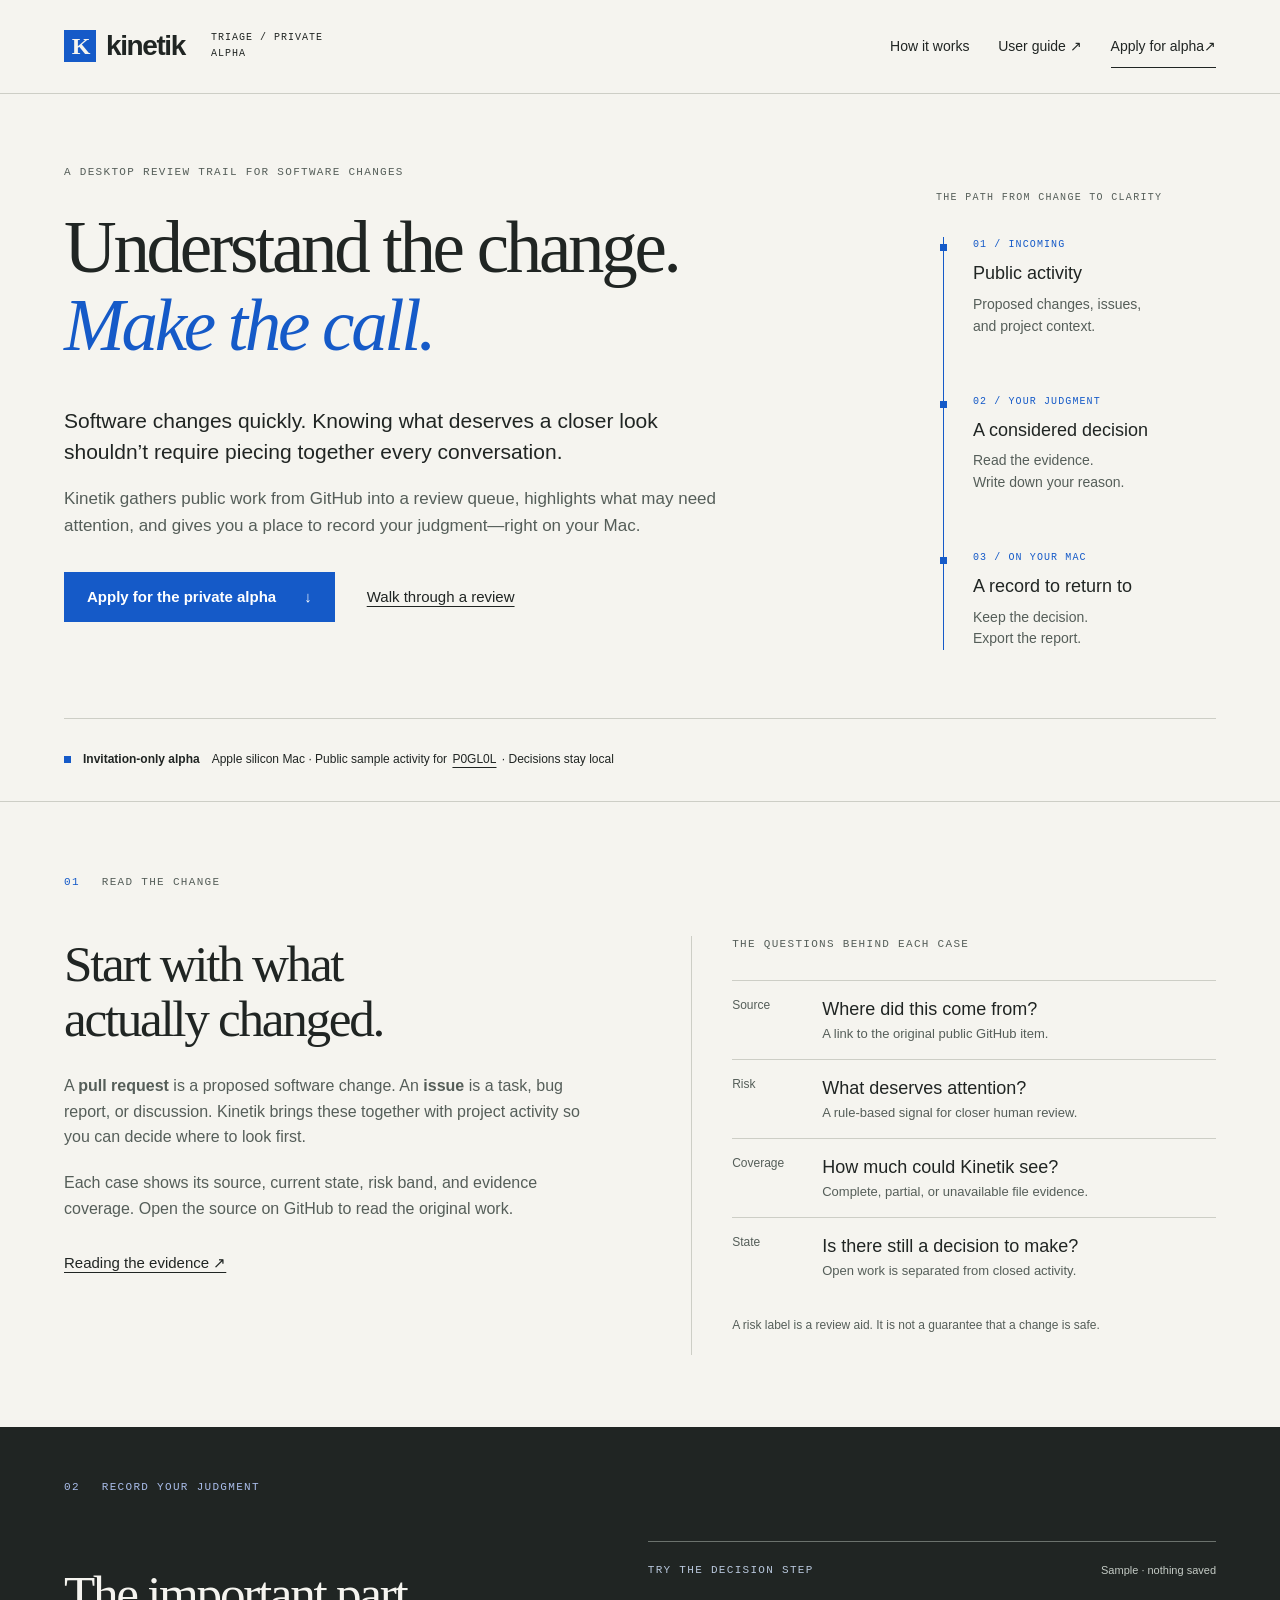
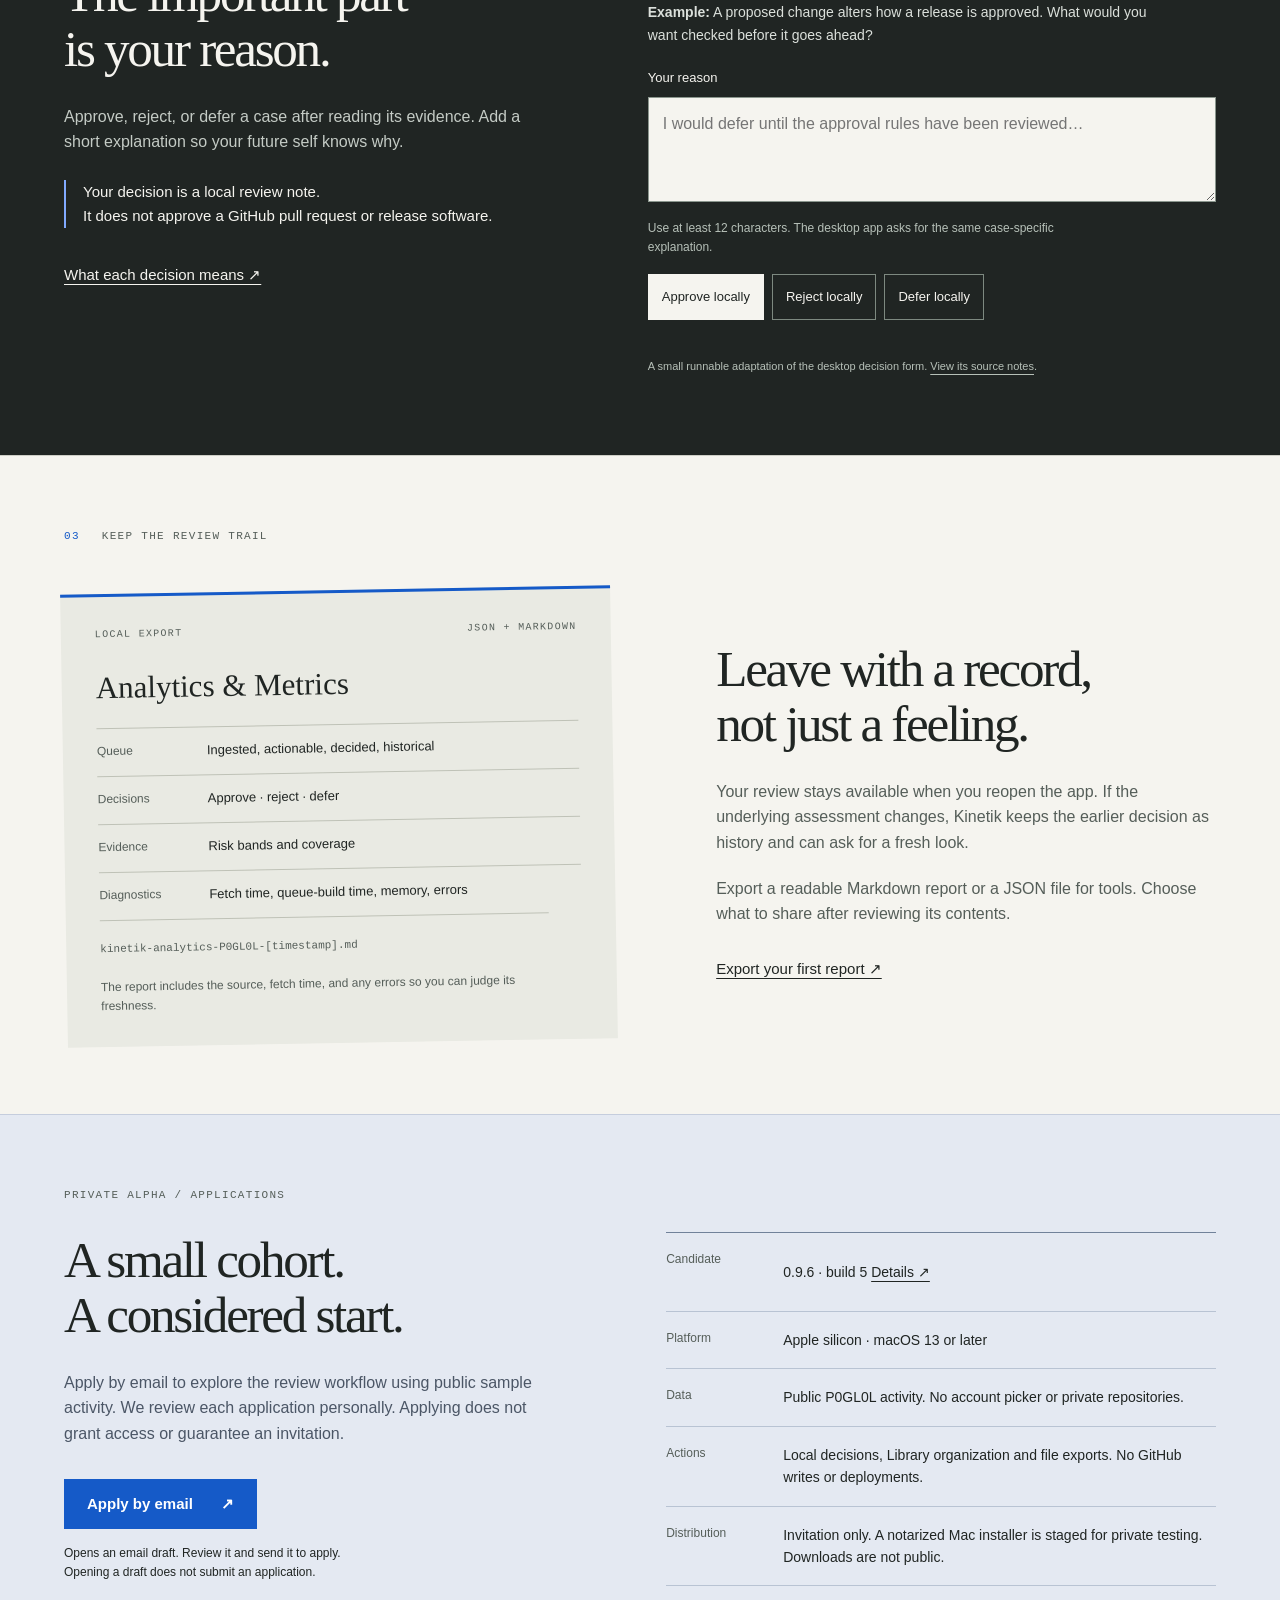
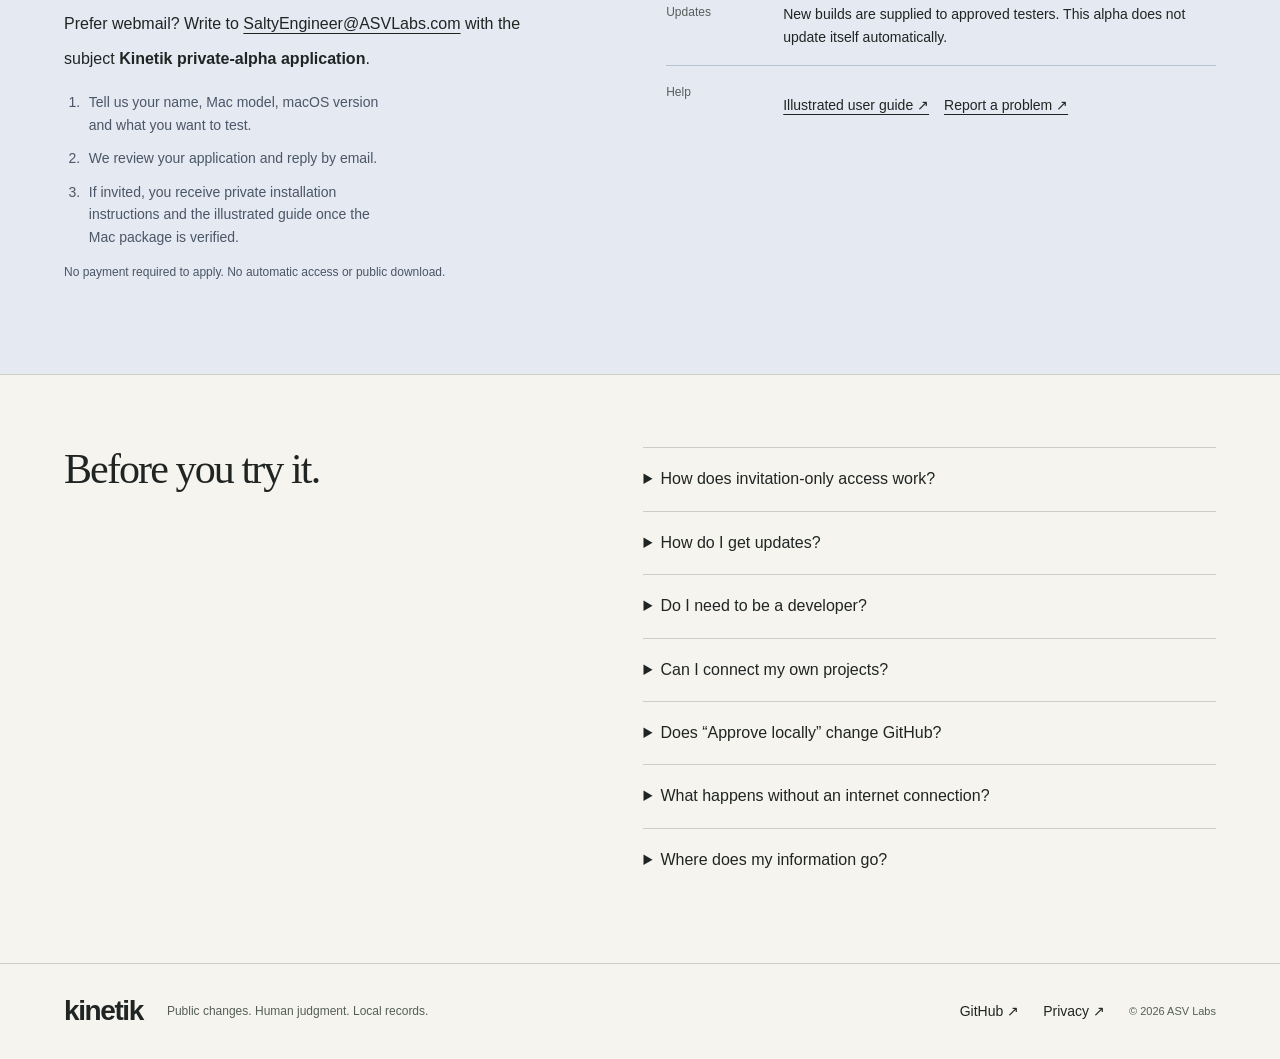
==== commit e767c63a: "Configure published alpha application inbox and notarized release metadata" ====
--- a/site/index.html
+++ b/site/index.html
@@ -19,7 +19,7 @@
 <section class="read-section" id="workflow" aria-labelledby="read-title"><div class="section-index">01 <span>READ THE CHANGE</span></div><div class="read-grid"><div><h2 id="read-title">Start with what<br>actually changed.</h2><p>A <strong>pull request</strong> is a proposed software change. An <strong>issue</strong> is a task, bug report, or discussion. Kinetik brings these together with project activity so you can decide where to look first.</p><p>Each case shows its source, current state, risk band, and evidence coverage. Open the source on GitHub to read the original work.</p><a class="text-link" href="https://github.com/ASV-Labs/kinetik-triage/blob/main/USER_GUIDE.md#2-read-the-evidence">Reading the evidence ↗</a></div><div class="evidence-ledger"><p class="eyebrow">The questions behind each case</p><dl><div><dt>Source</dt><dd>Where did this come from?<small>A link to the original public GitHub item.</small></dd></div><div><dt>Risk</dt><dd>What deserves attention?<small>A rule-based signal for closer human review.</small></dd></div><div><dt>Coverage</dt><dd>How much could Kinetik see?<small>Complete, partial, or unavailable file evidence.</small></dd></div><div><dt>State</dt><dd>Is there still a decision to make?<small>Open work is separated from closed activity.</small></dd></div></dl><p class="footnote">A risk label is a review aid. It is not a guarantee that a change is safe.</p></div></div></section>
 <section class="decide-section" aria-labelledby="decide-title"><div class="section-index">02 <span>RECORD YOUR JUDGMENT</span></div><div class="workbench"><div class="decision-copy"><h2 id="decide-title">The important part<br>is your reason.</h2><p>Approve, reject, or defer a case after reading its evidence. Add a short explanation so your future self knows why.</p><p class="local-boundary">Your decision is a local review note.<br>It does not approve a GitHub pull request or release software.</p><a class="text-link" href="https://github.com/ASV-Labs/kinetik-triage/blob/main/USER_GUIDE.md#3-write-your-reason-and-decide">What each decision means ↗</a></div><div class="trial" data-wdi-product-proof="runnable-dom" data-wdi-source-ref="demo.js (desktop decision validation, 0.9.5/build 4)"><div class="trial-top"><span class="eyebrow">TRY THE DECISION STEP</span><span class="sample-tag">Sample · nothing saved</span></div><p class="sample-context"><strong>Example:</strong> A proposed change alters how a release is approved. What would you want checked before it goes ahead?</p><form id="decision-example" novalidate><label for="rationale">Your reason</label><textarea id="rationale" name="rationale" rows="3" aria-describedby="reason-hint reason-error" placeholder="I would defer until the approval rules have been reviewed…" required></textarea><p class="field-hint" id="reason-hint">Use at least 12 characters. The desktop app asks for the same case-specific explanation.</p><p id="reason-error" class="form-error" role="alert" hidden></p><fieldset><legend class="sr-only">Record a sample local decision</legend><button type="button" name="action" value="approve">Approve locally</button><button type="button" name="action" value="reject">Reject locally</button><button type="button" name="action" value="defer">Defer locally</button></fieldset></form><div id="decision-result" class="result" tabindex="-1" hidden><p class="eyebrow">EXAMPLE OUTCOME</p><h3 id="outcome-title"></h3><p id="outcome-reason"></p><p class="field-hint">In the Mac app, this becomes a saved local record. This website sends and saves nothing from this example.</p><button id="try-again" type="button">Try another decision ↺</button></div><noscript><p>The interactive example needs JavaScript. In the Mac app, write a reason, then choose Approve, Reject, or Defer locally.</p></noscript><p class="demo-note">A small runnable adaptation of the desktop decision form. <a href="provenance.md">View its source notes</a>.</p></div></div></section>
 <section class="keep-section" aria-labelledby="keep-title"><div class="section-index">03 <span>KEEP THE REVIEW TRAIL</span></div><div class="keep-grid"><div class="report-object"><div class="file-line"><span>LOCAL EXPORT</span><span>JSON + MARKDOWN</span></div><h3>Analytics &amp; Metrics</h3><dl><div><dt>Queue</dt><dd>Ingested, actionable, decided, historical</dd></div><div><dt>Decisions</dt><dd>Approve · reject · defer</dd></div><div><dt>Evidence</dt><dd>Risk bands and coverage</dd></div><div><dt>Diagnostics</dt><dd>Fetch time, queue-build time, memory, errors</dd></div></dl><p class="file-name">kinetik-analytics-P0GL0L-[timestamp].md</p><p class="footnote">The report includes the source, fetch time, and any errors so you can judge its freshness.</p></div><div><h2 id="keep-title">Leave with a record,<br>not just a feeling.</h2><p>Your review stays available when you reopen the app. If the underlying assessment changes, Kinetik keeps the earlier decision as history and can ask for a fresh look.</p><p>Export a readable Markdown report or a JSON file for tools. Choose what to share after reviewing its contents.</p><a class="text-link" href="https://github.com/ASV-Labs/kinetik-triage/blob/main/USER_GUIDE.md#5-export-a-report">Export your first report ↗</a></div></div></section>
-<section class="alpha-section" id="alpha" aria-labelledby="alpha-title"><p class="eyebrow">PRIVATE ALPHA / APPLICATIONS</p><div class="alpha-grid"><div><h2 id="alpha-title">A small cohort.<br>A considered start.</h2><p>Apply by email to explore the review workflow using public sample activity. We review each application personally. Applying does not grant access or guarantee an invitation.</p><div id="application-contact"><p class="application-pending">The application email link is being configured. Invitations are not yet being sent.</p></div><ol class="application-steps"><li>Tell us your name, Mac model, macOS version and what you want to test.</li><li>We review your application and reply by email.</li><li>If invited, you receive private installation instructions and the illustrated guide once the Mac package is verified.</li></ol><p class="release-note">No payment required to apply. No automatic access or public download.</p></div><dl class="release-ledger"><div><dt>Candidate</dt><dd>0.9.6 · build 5 <a href="https://github.com/ASV-Labs/kinetik-triage/blob/main/RELEASE_STATUS.md">Details ↗</a></dd></div><div><dt>Platform</dt><dd>Apple silicon · macOS 13 or later</dd></div><div><dt>Data</dt><dd>Public P0GL0L activity. No account picker or private repositories.</dd></div><div><dt>Actions</dt><dd>Local decisions, Library organization and file exports. No GitHub writes or deployments.</dd></div><div><dt>Distribution</dt><dd>Invitation only. The signed candidate is staged; Apple notarization and final installation checks remain pending. Downloads are not public.</dd></div><div><dt>Updates</dt><dd>New builds are supplied to approved testers. This alpha does not update itself automatically.</dd></div><div><dt>Help</dt><dd><a href="https://github.com/ASV-Labs/kinetik-triage/blob/main/USER_GUIDE.md">Illustrated user guide ↗</a><a href="https://github.com/ASV-Labs/kinetik-triage/issues">Report a problem ↗</a></dd></div></dl></div></section>
+<section class="alpha-section" id="alpha" aria-labelledby="alpha-title"><p class="eyebrow">PRIVATE ALPHA / APPLICATIONS</p><div class="alpha-grid"><div><h2 id="alpha-title">A small cohort.<br>A considered start.</h2><p>Apply by email to explore the review workflow using public sample activity. We review each application personally. Applying does not grant access or guarantee an invitation.</p><div id="application-contact"><a class="button primary" href="mailto:SaltyEngineer@ASVLabs.com?subject=Kinetik%20private-alpha%20application&amp;body=Hi%20ASV%20Labs%2C%0A%0AI%20would%20like%20to%20apply%20for%20the%20Kinetik%20Triage%20private%20alpha.%0A%0AName%3A%20%0AMac%20model%20%28Apple%20silicon%29%3A%20%0AmacOS%20version%3A%20%0AWhat%20I%20would%20like%20to%20test%3A%20%0A%0AI%20understand%20that%20this%20pilot%20uses%20public%20P0GL0L%20activity%2C%20records%20decisions%20locally%2C%20and%20requires%20an%20invitation%20before%20I%20receive%20the%20installer.%0A">Apply by email <span aria-hidden="true">↗</span></a><p class="release-note">Opens an email draft. Review it and send it to apply.<br>Opening a draft does not submit an application.</p><p class="application-address">Prefer webmail? Write to <a href="mailto:SaltyEngineer@ASVLabs.com">SaltyEngineer@ASVLabs.com</a> with the subject <strong>Kinetik private-alpha application</strong>.</p></div><ol class="application-steps"><li>Tell us your name, Mac model, macOS version and what you want to test.</li><li>We review your application and reply by email.</li><li>If invited, you receive private installation instructions and the illustrated guide once the Mac package is verified.</li></ol><p class="release-note">No payment required to apply. No automatic access or public download.</p></div><dl class="release-ledger"><div><dt>Candidate</dt><dd>0.9.6 · build 5 <a href="https://github.com/ASV-Labs/kinetik-triage/blob/main/RELEASE_STATUS.md">Details ↗</a></dd></div><div><dt>Platform</dt><dd>Apple silicon · macOS 13 or later</dd></div><div><dt>Data</dt><dd>Public P0GL0L activity. No account picker or private repositories.</dd></div><div><dt>Actions</dt><dd>Local decisions, Library organization and file exports. No GitHub writes or deployments.</dd></div><div><dt>Distribution</dt><dd>Invitation only. A notarized Mac installer is staged for private testing. Downloads are not public.</dd></div><div><dt>Updates</dt><dd>New builds are supplied to approved testers. This alpha does not update itself automatically.</dd></div><div><dt>Help</dt><dd><a href="https://github.com/ASV-Labs/kinetik-triage/blob/main/USER_GUIDE.md">Illustrated user guide ↗</a><a href="https://github.com/ASV-Labs/kinetik-triage/issues">Report a problem ↗</a></dd></div></dl></div></section>
 <section class="questions" aria-labelledby="questions-title"><h2 id="questions-title">Before you try it.</h2><div><details><summary>How does invitation-only access work?</summary><p>Apply by email, then wait for a personal reply. We share installation instructions with approved testers after the package passes its release checks. The desktop pilot has no account login or license enforcement, so please do not redistribute an invited build.</p></details><details><summary>How do I get updates?</summary><p>Approved testers receive new verified builds and release notes through the private invitation channel. Quit Kinetik before replacing the app. Your review files stay on your Mac; back them up before testing a new alpha. There is no automatic updater in this version.</p></details><details><summary>Do I need to be a developer?</summary><p>You can follow the guide without writing code. Familiarity with the project helps you judge a change. Kinetik organizes evidence; it does not replace the people who understand that software.</p></details><details><summary>Can I connect my own projects?</summary><p>Not in this alpha. The current pilot uses public P0GL0L activity, which can include contributions to other repositories. There is no profile picker, private repository access, or GitHub sign-in.</p></details><details><summary>Does “Approve locally” change GitHub?</summary><p>No. All decisions stay on this Mac. Nothing is merged, deployed, or published. Defer records a decision but does not schedule a reminder.</p></details><details><summary>What happens without an internet connection?</summary><p>The app can show its last saved public queue when available. It labels cached or failed loads so you know the data may be old. A first launch without data can show an empty queue and an error.</p></details><details><summary>Where does my information go?</summary><p>The desktop app requests public GitHub data; GitHub sees ordinary network metadata. Your rationale and local decisions are not sent to GitHub. This landing page has no analytics or form submission service. Applying opens your email app; you choose whether to send your application to ASV Labs. Your email provider processes that message. See the <a href="https://github.com/ASV-Labs/kinetik-triage/blob/main/PRIVACY.md">privacy notice</a>.</p></details></div></section>
 </main>
 <footer><a class="wordmark" href="#">kinetik</a><p>Public changes. Human judgment. Local records.</p><nav aria-label="Footer"><a href="https://github.com/ASV-Labs/kinetik-triage">GitHub ↗</a><a href="https://github.com/ASV-Labs/kinetik-triage/blob/main/PRIVACY.md">Privacy ↗</a></nav><small>© 2026 ASV Labs</small></footer>
--- a/site/styles.css
+++ b/site/styles.css
@@ -4,4 +4,4 @@
 @media(prefers-reduced-motion:reduce){*{scroll-behavior:auto!important;transition:none!important;animation:none!important}}
 .scope-line a,details p a{display:inline-flex;align-items:center;min-height:44px;min-width:44px;padding:0 2px}
 
-.application-steps{padding-left:1.25rem;font-size:14px;color:#4b5666;max-width:42ch}.application-steps li{padding-left:.3rem;margin:0 0 .7rem}.application-address{overflow-wrap:anywhere}.application-address a{display:inline-flex;align-items:center;min-height:44px}.application-pending{border-left:2px solid var(--blue);padding-left:16px}
+.application-steps{padding-left:1.25rem;font-size:14px;color:#4b5666;max-width:42ch}.application-steps li{padding-left:.3rem;margin:0 0 .7rem}.application-address{overflow-wrap:anywhere}.application-address a{display:inline-flex;align-items:center;min-height:44px}
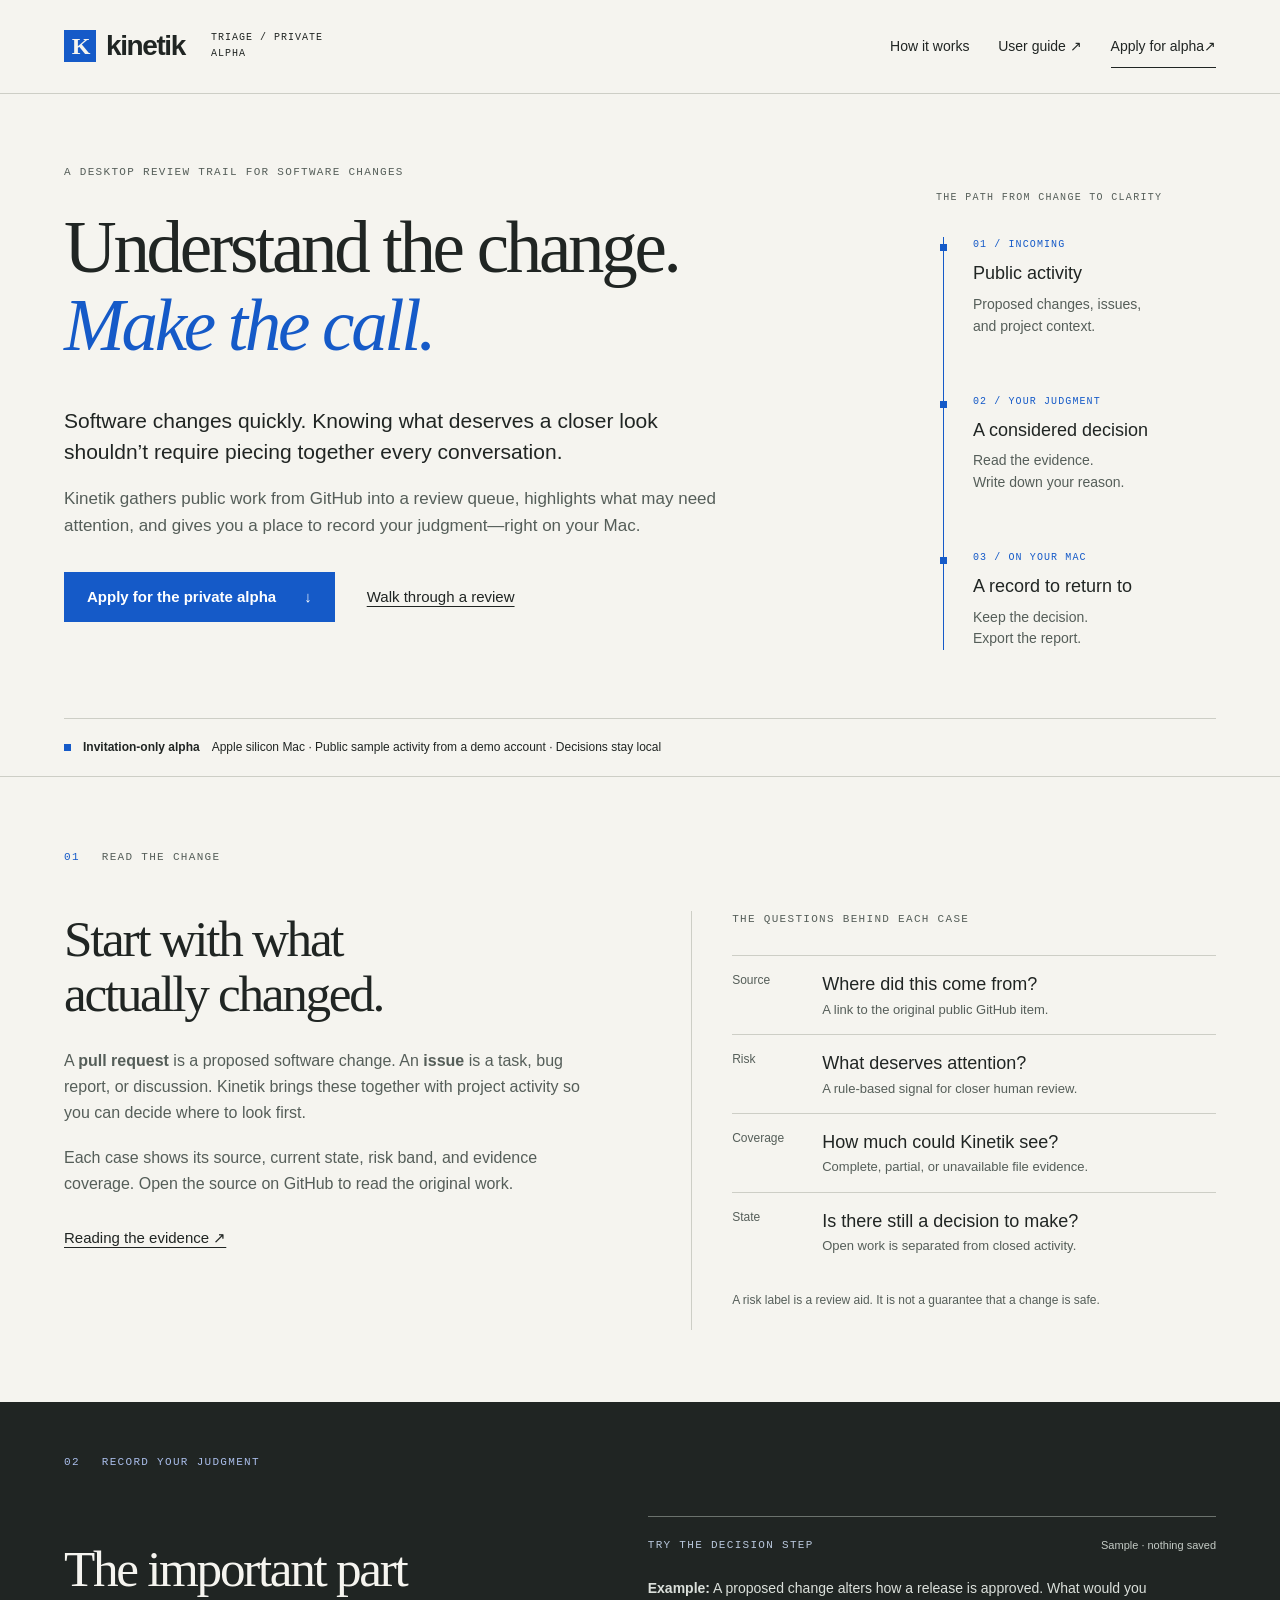
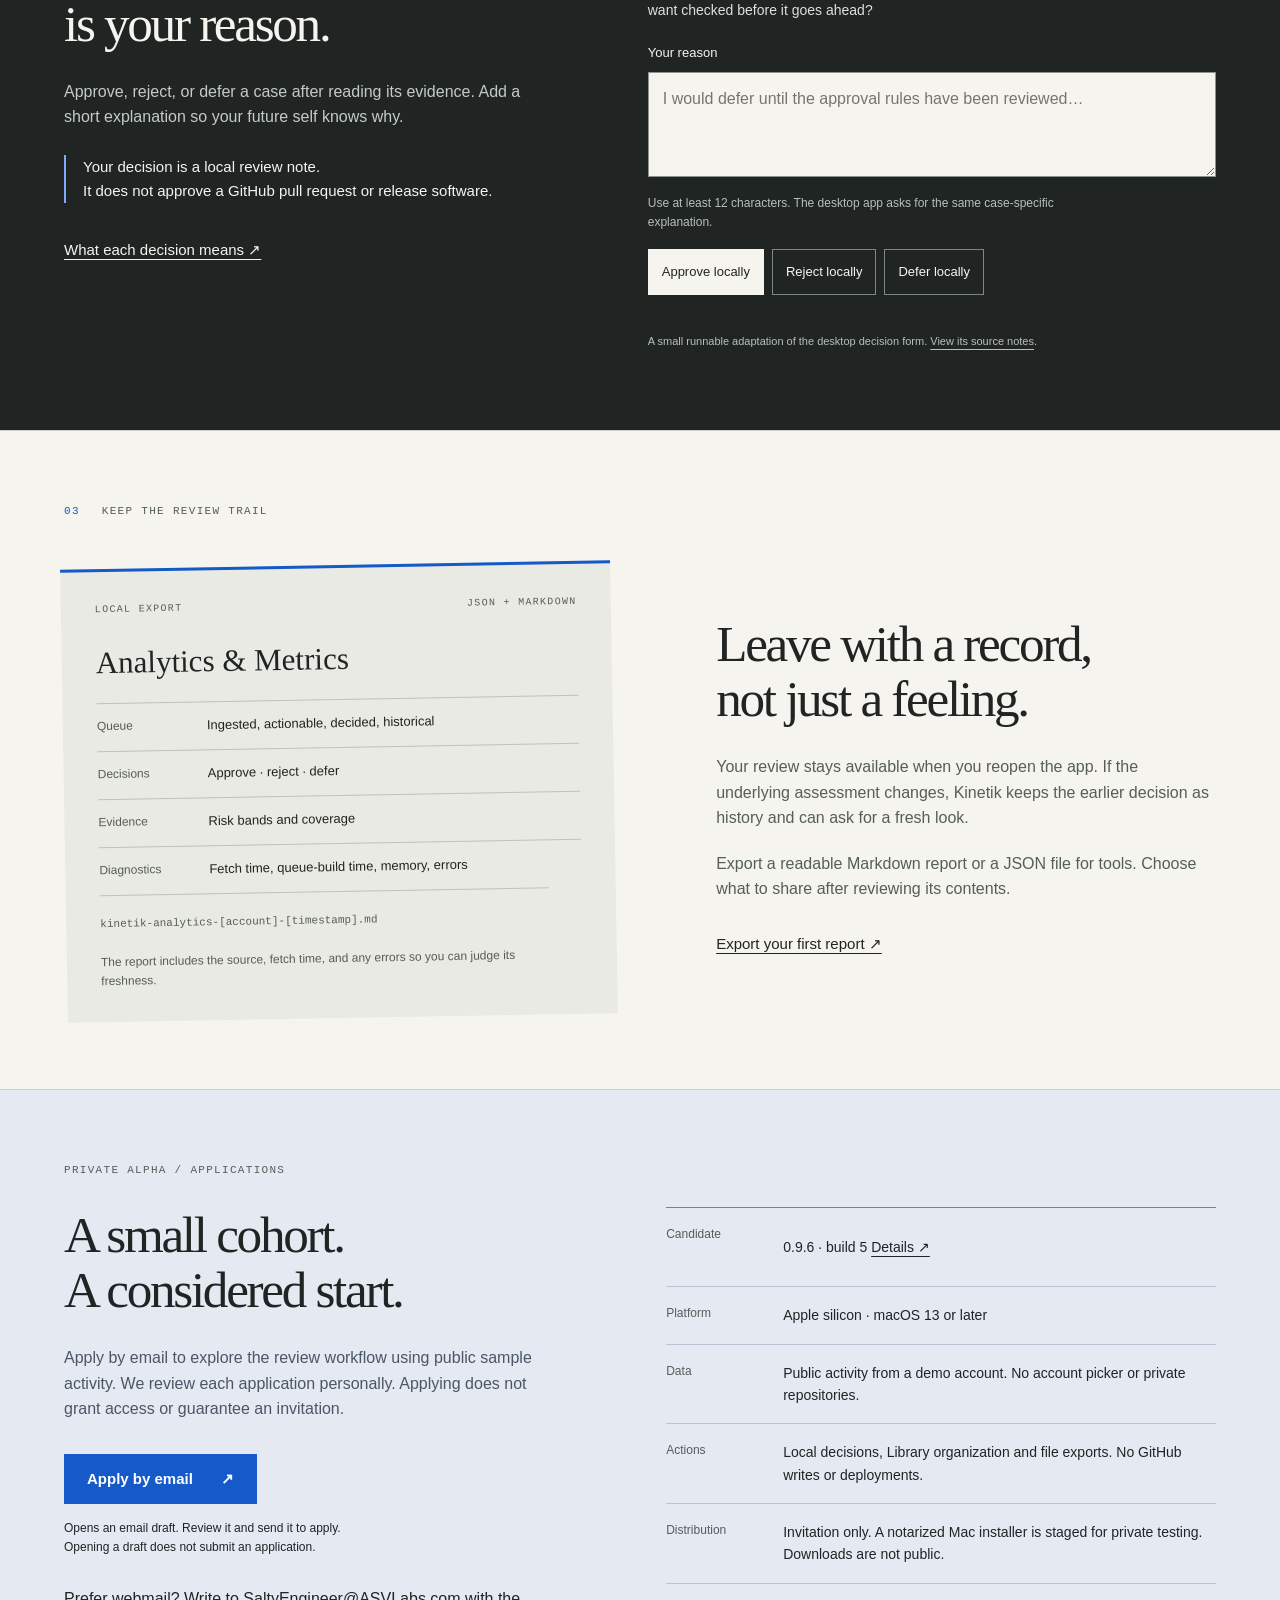
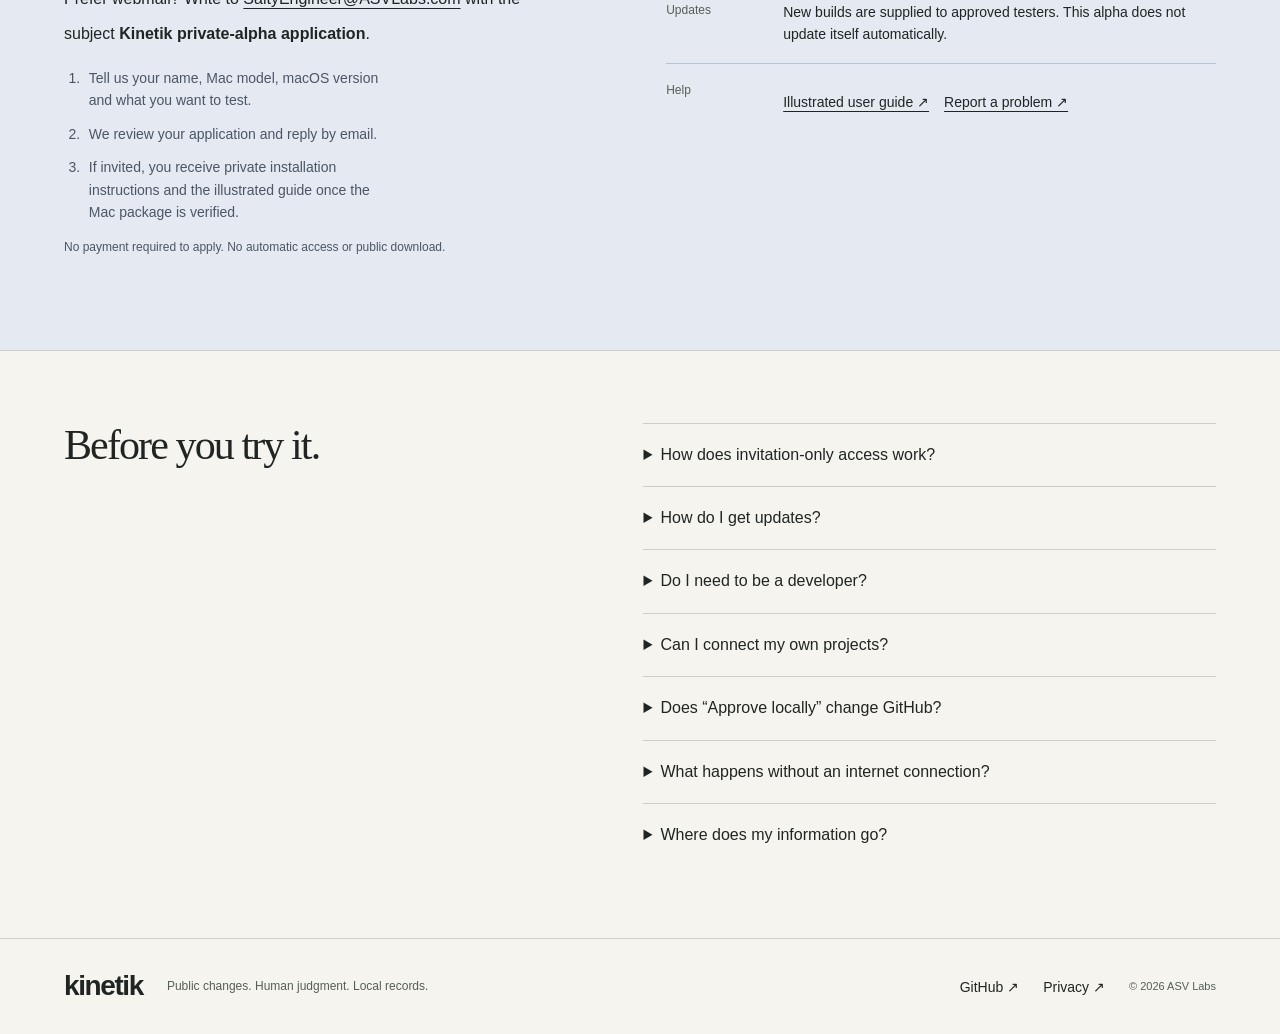
==== commit dcb4aadc: "Replace identifying pilot account mentions with demo-account wording [skip ci]" ====
--- a/site/index.html
+++ b/site/index.html
@@ -3,7 +3,7 @@
 <head>
 <meta charset="utf-8"><meta name="viewport" content="width=device-width,initial-scale=1">
 <meta name="description" content="Kinetik Triage is a Mac app for reviewing public software changes, recording your judgment, and keeping a local report. Apply by email for the invitation-only alpha pilot.">
-<meta name="theme-color" content="#f5f4ef"><meta property="og:title" content="Kinetik — Understand the change. Make the call."><meta property="og:description" content="A desktop review trail for software changes. Public GitHub activity, human judgment, local records."><meta property="og:type" content="website"><meta property="og:url" content="https://asv-labs.github.io/kinetik-triage/">
+<meta name="theme-color" content="#f5f4ef"><meta property="og:title" content="Kinetik — Understand the change. Make the call."><meta property="og:description" content="A desktop review trail for software changes. Public GitHub activity, human judgment, local records. Apply by email for the invitation-only Mac alpha."><meta property="og:type" content="website"><meta property="og:url" content="https://asv-labs.github.io/kinetik-triage/"><meta property="og:image" content="https://asv-labs.github.io/kinetik-triage/og-card.jpg"><meta property="og:image:width" content="1200"><meta property="og:image:height" content="630"><meta name="twitter:card" content="summary_large_image"><meta name="twitter:title" content="Kinetik — Understand the change. Make the call."><meta name="twitter:description" content="A desktop review trail for software changes. Public GitHub activity, human judgment, local records. Apply by email for the invitation-only Mac alpha."><meta name="twitter:image" content="https://asv-labs.github.io/kinetik-triage/og-card.jpg">
 <title>Kinetik — a clearer view of software changes</title><link rel="stylesheet" href="styles.css"><link rel="icon" href="mark.svg" type="image/svg+xml">
 <script src="demo.js" defer></script>
 </head>
@@ -14,13 +14,13 @@
 <section class="intro" aria-labelledby="headline">
 <div class="intro-copy"><p class="eyebrow">A desktop review trail for software changes</p><h1 id="headline">Understand the change.<br><em>Make the call.</em></h1><p class="lead">Software changes quickly. Knowing what deserves a closer look shouldn’t require piecing together every conversation.</p><p class="definition">Kinetik gathers public work from GitHub into a review queue, highlights what may need attention, and gives you a place to record your judgment—right on your Mac.</p><div class="hero-actions"><a class="button primary" href="#alpha">Apply for the private alpha <span aria-hidden="true">↓</span></a><a class="text-link" href="#workflow">Walk through a review</a></div></div>
 <aside class="trail" aria-label="The review trail"><span class="trail-caption">THE PATH FROM CHANGE TO CLARITY</span><ol><li><span>01 / INCOMING</span><strong>Public activity</strong><p>Proposed changes, issues,<br>and project context.</p></li><li><span>02 / YOUR JUDGMENT</span><strong>A considered decision</strong><p>Read the evidence.<br>Write down your reason.</p></li><li><span>03 / ON YOUR MAC</span><strong>A record to return to</strong><p>Keep the decision.<br>Export the report.</p></li></ol></aside>
-<div class="scope-line"><span class="status-dot" aria-hidden="true"></span><strong>Invitation-only alpha</strong><p>Apple silicon Mac · Public sample activity for <a href="https://github.com/P0GL0L">P0GL0L</a> · Decisions stay local</p></div>
+<div class="scope-line"><span class="status-dot" aria-hidden="true"></span><strong>Invitation-only alpha</strong><p>Apple silicon Mac · Public sample activity from a demo account · Decisions stay local</p></div>
 </section>
 <section class="read-section" id="workflow" aria-labelledby="read-title"><div class="section-index">01 <span>READ THE CHANGE</span></div><div class="read-grid"><div><h2 id="read-title">Start with what<br>actually changed.</h2><p>A <strong>pull request</strong> is a proposed software change. An <strong>issue</strong> is a task, bug report, or discussion. Kinetik brings these together with project activity so you can decide where to look first.</p><p>Each case shows its source, current state, risk band, and evidence coverage. Open the source on GitHub to read the original work.</p><a class="text-link" href="https://github.com/ASV-Labs/kinetik-triage/blob/main/USER_GUIDE.md#2-read-the-evidence">Reading the evidence ↗</a></div><div class="evidence-ledger"><p class="eyebrow">The questions behind each case</p><dl><div><dt>Source</dt><dd>Where did this come from?<small>A link to the original public GitHub item.</small></dd></div><div><dt>Risk</dt><dd>What deserves attention?<small>A rule-based signal for closer human review.</small></dd></div><div><dt>Coverage</dt><dd>How much could Kinetik see?<small>Complete, partial, or unavailable file evidence.</small></dd></div><div><dt>State</dt><dd>Is there still a decision to make?<small>Open work is separated from closed activity.</small></dd></div></dl><p class="footnote">A risk label is a review aid. It is not a guarantee that a change is safe.</p></div></div></section>
 <section class="decide-section" aria-labelledby="decide-title"><div class="section-index">02 <span>RECORD YOUR JUDGMENT</span></div><div class="workbench"><div class="decision-copy"><h2 id="decide-title">The important part<br>is your reason.</h2><p>Approve, reject, or defer a case after reading its evidence. Add a short explanation so your future self knows why.</p><p class="local-boundary">Your decision is a local review note.<br>It does not approve a GitHub pull request or release software.</p><a class="text-link" href="https://github.com/ASV-Labs/kinetik-triage/blob/main/USER_GUIDE.md#3-write-your-reason-and-decide">What each decision means ↗</a></div><div class="trial" data-wdi-product-proof="runnable-dom" data-wdi-source-ref="demo.js (desktop decision validation, 0.9.5/build 4)"><div class="trial-top"><span class="eyebrow">TRY THE DECISION STEP</span><span class="sample-tag">Sample · nothing saved</span></div><p class="sample-context"><strong>Example:</strong> A proposed change alters how a release is approved. What would you want checked before it goes ahead?</p><form id="decision-example" novalidate><label for="rationale">Your reason</label><textarea id="rationale" name="rationale" rows="3" aria-describedby="reason-hint reason-error" placeholder="I would defer until the approval rules have been reviewed…" required></textarea><p class="field-hint" id="reason-hint">Use at least 12 characters. The desktop app asks for the same case-specific explanation.</p><p id="reason-error" class="form-error" role="alert" hidden></p><fieldset><legend class="sr-only">Record a sample local decision</legend><button type="button" name="action" value="approve">Approve locally</button><button type="button" name="action" value="reject">Reject locally</button><button type="button" name="action" value="defer">Defer locally</button></fieldset></form><div id="decision-result" class="result" tabindex="-1" hidden><p class="eyebrow">EXAMPLE OUTCOME</p><h3 id="outcome-title"></h3><p id="outcome-reason"></p><p class="field-hint">In the Mac app, this becomes a saved local record. This website sends and saves nothing from this example.</p><button id="try-again" type="button">Try another decision ↺</button></div><noscript><p>The interactive example needs JavaScript. In the Mac app, write a reason, then choose Approve, Reject, or Defer locally.</p></noscript><p class="demo-note">A small runnable adaptation of the desktop decision form. <a href="provenance.md">View its source notes</a>.</p></div></div></section>
-<section class="keep-section" aria-labelledby="keep-title"><div class="section-index">03 <span>KEEP THE REVIEW TRAIL</span></div><div class="keep-grid"><div class="report-object"><div class="file-line"><span>LOCAL EXPORT</span><span>JSON + MARKDOWN</span></div><h3>Analytics &amp; Metrics</h3><dl><div><dt>Queue</dt><dd>Ingested, actionable, decided, historical</dd></div><div><dt>Decisions</dt><dd>Approve · reject · defer</dd></div><div><dt>Evidence</dt><dd>Risk bands and coverage</dd></div><div><dt>Diagnostics</dt><dd>Fetch time, queue-build time, memory, errors</dd></div></dl><p class="file-name">kinetik-analytics-P0GL0L-[timestamp].md</p><p class="footnote">The report includes the source, fetch time, and any errors so you can judge its freshness.</p></div><div><h2 id="keep-title">Leave with a record,<br>not just a feeling.</h2><p>Your review stays available when you reopen the app. If the underlying assessment changes, Kinetik keeps the earlier decision as history and can ask for a fresh look.</p><p>Export a readable Markdown report or a JSON file for tools. Choose what to share after reviewing its contents.</p><a class="text-link" href="https://github.com/ASV-Labs/kinetik-triage/blob/main/USER_GUIDE.md#5-export-a-report">Export your first report ↗</a></div></div></section>
-<section class="alpha-section" id="alpha" aria-labelledby="alpha-title"><p class="eyebrow">PRIVATE ALPHA / APPLICATIONS</p><div class="alpha-grid"><div><h2 id="alpha-title">A small cohort.<br>A considered start.</h2><p>Apply by email to explore the review workflow using public sample activity. We review each application personally. Applying does not grant access or guarantee an invitation.</p><div id="application-contact"><a class="button primary" href="mailto:SaltyEngineer@ASVLabs.com?subject=Kinetik%20private-alpha%20application&amp;body=Hi%20ASV%20Labs%2C%0A%0AI%20would%20like%20to%20apply%20for%20the%20Kinetik%20Triage%20private%20alpha.%0A%0AName%3A%20%0AMac%20model%20%28Apple%20silicon%29%3A%20%0AmacOS%20version%3A%20%0AWhat%20I%20would%20like%20to%20test%3A%20%0A%0AI%20understand%20that%20this%20pilot%20uses%20public%20P0GL0L%20activity%2C%20records%20decisions%20locally%2C%20and%20requires%20an%20invitation%20before%20I%20receive%20the%20installer.%0A">Apply by email <span aria-hidden="true">↗</span></a><p class="release-note">Opens an email draft. Review it and send it to apply.<br>Opening a draft does not submit an application.</p><p class="application-address">Prefer webmail? Write to <a href="mailto:SaltyEngineer@ASVLabs.com">SaltyEngineer@ASVLabs.com</a> with the subject <strong>Kinetik private-alpha application</strong>.</p></div><ol class="application-steps"><li>Tell us your name, Mac model, macOS version and what you want to test.</li><li>We review your application and reply by email.</li><li>If invited, you receive private installation instructions and the illustrated guide once the Mac package is verified.</li></ol><p class="release-note">No payment required to apply. No automatic access or public download.</p></div><dl class="release-ledger"><div><dt>Candidate</dt><dd>0.9.6 · build 5 <a href="https://github.com/ASV-Labs/kinetik-triage/blob/main/RELEASE_STATUS.md">Details ↗</a></dd></div><div><dt>Platform</dt><dd>Apple silicon · macOS 13 or later</dd></div><div><dt>Data</dt><dd>Public P0GL0L activity. No account picker or private repositories.</dd></div><div><dt>Actions</dt><dd>Local decisions, Library organization and file exports. No GitHub writes or deployments.</dd></div><div><dt>Distribution</dt><dd>Invitation only. A notarized Mac installer is staged for private testing. Downloads are not public.</dd></div><div><dt>Updates</dt><dd>New builds are supplied to approved testers. This alpha does not update itself automatically.</dd></div><div><dt>Help</dt><dd><a href="https://github.com/ASV-Labs/kinetik-triage/blob/main/USER_GUIDE.md">Illustrated user guide ↗</a><a href="https://github.com/ASV-Labs/kinetik-triage/issues">Report a problem ↗</a></dd></div></dl></div></section>
-<section class="questions" aria-labelledby="questions-title"><h2 id="questions-title">Before you try it.</h2><div><details><summary>How does invitation-only access work?</summary><p>Apply by email, then wait for a personal reply. We share installation instructions with approved testers after the package passes its release checks. The desktop pilot has no account login or license enforcement, so please do not redistribute an invited build.</p></details><details><summary>How do I get updates?</summary><p>Approved testers receive new verified builds and release notes through the private invitation channel. Quit Kinetik before replacing the app. Your review files stay on your Mac; back them up before testing a new alpha. There is no automatic updater in this version.</p></details><details><summary>Do I need to be a developer?</summary><p>You can follow the guide without writing code. Familiarity with the project helps you judge a change. Kinetik organizes evidence; it does not replace the people who understand that software.</p></details><details><summary>Can I connect my own projects?</summary><p>Not in this alpha. The current pilot uses public P0GL0L activity, which can include contributions to other repositories. There is no profile picker, private repository access, or GitHub sign-in.</p></details><details><summary>Does “Approve locally” change GitHub?</summary><p>No. All decisions stay on this Mac. Nothing is merged, deployed, or published. Defer records a decision but does not schedule a reminder.</p></details><details><summary>What happens without an internet connection?</summary><p>The app can show its last saved public queue when available. It labels cached or failed loads so you know the data may be old. A first launch without data can show an empty queue and an error.</p></details><details><summary>Where does my information go?</summary><p>The desktop app requests public GitHub data; GitHub sees ordinary network metadata. Your rationale and local decisions are not sent to GitHub. This landing page has no analytics or form submission service. Applying opens your email app; you choose whether to send your application to ASV Labs. Your email provider processes that message. See the <a href="https://github.com/ASV-Labs/kinetik-triage/blob/main/PRIVACY.md">privacy notice</a>.</p></details></div></section>
+<section class="keep-section" aria-labelledby="keep-title"><div class="section-index">03 <span>KEEP THE REVIEW TRAIL</span></div><div class="keep-grid"><div class="report-object"><div class="file-line"><span>LOCAL EXPORT</span><span>JSON + MARKDOWN</span></div><h3>Analytics &amp; Metrics</h3><dl><div><dt>Queue</dt><dd>Ingested, actionable, decided, historical</dd></div><div><dt>Decisions</dt><dd>Approve · reject · defer</dd></div><div><dt>Evidence</dt><dd>Risk bands and coverage</dd></div><div><dt>Diagnostics</dt><dd>Fetch time, queue-build time, memory, errors</dd></div></dl><p class="file-name">kinetik-analytics-[account]-[timestamp].md</p><p class="footnote">The report includes the source, fetch time, and any errors so you can judge its freshness.</p></div><div><h2 id="keep-title">Leave with a record,<br>not just a feeling.</h2><p>Your review stays available when you reopen the app. If the underlying assessment changes, Kinetik keeps the earlier decision as history and can ask for a fresh look.</p><p>Export a readable Markdown report or a JSON file for tools. Choose what to share after reviewing its contents.</p><a class="text-link" href="https://github.com/ASV-Labs/kinetik-triage/blob/main/USER_GUIDE.md#5-export-a-report">Export your first report ↗</a></div></div></section>
+<section class="alpha-section" id="alpha" aria-labelledby="alpha-title"><p class="eyebrow">PRIVATE ALPHA / APPLICATIONS</p><div class="alpha-grid"><div><h2 id="alpha-title">A small cohort.<br>A considered start.</h2><p>Apply by email to explore the review workflow using public sample activity. We review each application personally. Applying does not grant access or guarantee an invitation.</p><div id="application-contact"><a class="button primary" href="mailto:SaltyEngineer@ASVLabs.com?subject=Kinetik%20private-alpha%20application&amp;body=Hi%20ASV%20Labs%2C%0A%0AI%20would%20like%20to%20apply%20for%20the%20Kinetik%20Triage%20private%20alpha.%0A%0AName%3A%20%0AMac%20model%20%28Apple%20silicon%29%3A%20%0AmacOS%20version%3A%20%0AWhat%20I%20would%20like%20to%20test%3A%20%0A%0AI%20understand%20that%20this%20pilot%20uses%20public%20activity%20from%20a%20demo%20account%2C%20records%20decisions%20locally%2C%20and%20requires%20an%20invitation%20before%20I%20receive%20the%20installer.%0A">Apply by email <span aria-hidden="true">↗</span></a><p class="release-note">Opens an email draft. Review it and send it to apply.<br>Opening a draft does not submit an application.</p><p class="application-address">Prefer webmail? Write to <a href="mailto:SaltyEngineer@ASVLabs.com">SaltyEngineer@ASVLabs.com</a> with the subject <strong>Kinetik private-alpha application</strong>.</p></div><ol class="application-steps"><li>Tell us your name, Mac model, macOS version and what you want to test.</li><li>We review your application and reply by email.</li><li>If invited, you receive private installation instructions and the illustrated guide once the Mac package is verified.</li></ol><p class="release-note">No payment required to apply. No automatic access or public download.</p></div><dl class="release-ledger"><div><dt>Candidate</dt><dd>0.9.6 · build 5 <a href="https://github.com/ASV-Labs/kinetik-triage/blob/main/RELEASE_STATUS.md">Details ↗</a></dd></div><div><dt>Platform</dt><dd>Apple silicon · macOS 13 or later</dd></div><div><dt>Data</dt><dd>Public activity from a demo account. No account picker or private repositories.</dd></div><div><dt>Actions</dt><dd>Local decisions, Library organization and file exports. No GitHub writes or deployments.</dd></div><div><dt>Distribution</dt><dd>Invitation only. A notarized Mac installer is staged for private testing. Downloads are not public.</dd></div><div><dt>Updates</dt><dd>New builds are supplied to approved testers. This alpha does not update itself automatically.</dd></div><div><dt>Help</dt><dd><a href="https://github.com/ASV-Labs/kinetik-triage/blob/main/USER_GUIDE.md">Illustrated user guide ↗</a><a href="https://github.com/ASV-Labs/kinetik-triage/issues">Report a problem ↗</a></dd></div></dl></div></section>
+<section class="questions" aria-labelledby="questions-title"><h2 id="questions-title">Before you try it.</h2><div><details><summary>How does invitation-only access work?</summary><p>Apply by email, then wait for a personal reply. We share installation instructions with approved testers after the package passes its release checks. The desktop pilot has no account login or license enforcement, so please do not redistribute an invited build.</p></details><details><summary>How do I get updates?</summary><p>Approved testers receive new verified builds and release notes through the private invitation channel. Quit Kinetik before replacing the app. Your review files stay on your Mac; back them up before testing a new alpha. There is no automatic updater in this version.</p></details><details><summary>Do I need to be a developer?</summary><p>You can follow the guide without writing code. Familiarity with the project helps you judge a change. Kinetik organizes evidence; it does not replace the people who understand that software.</p></details><details><summary>Can I connect my own projects?</summary><p>Not in this alpha. The current pilot uses public activity from a demo account, which can include contributions to other repositories. There is no profile picker, private repository access, or GitHub sign-in.</p></details><details><summary>Does “Approve locally” change GitHub?</summary><p>No. All decisions stay on this Mac. Nothing is merged, deployed, or published. Defer records a decision but does not schedule a reminder.</p></details><details><summary>What happens without an internet connection?</summary><p>The app can show its last saved public queue when available. It labels cached or failed loads so you know the data may be old. A first launch without data can show an empty queue and an error.</p></details><details><summary>Where does my information go?</summary><p>The desktop app requests public GitHub data; GitHub sees ordinary network metadata. Your rationale and local decisions are not sent to GitHub. This landing page has no analytics or form submission service. Applying opens your email app; you choose whether to send your application to ASV Labs. Your email provider processes that message. See the <a href="https://github.com/ASV-Labs/kinetik-triage/blob/main/PRIVACY.md">privacy notice</a>.</p></details></div></section>
 </main>
 <footer><a class="wordmark" href="#">kinetik</a><p>Public changes. Human judgment. Local records.</p><nav aria-label="Footer"><a href="https://github.com/ASV-Labs/kinetik-triage">GitHub ↗</a><a href="https://github.com/ASV-Labs/kinetik-triage/blob/main/PRIVACY.md">Privacy ↗</a></nav><small>© 2026 ASV Labs</small></footer>
 </body></html>
